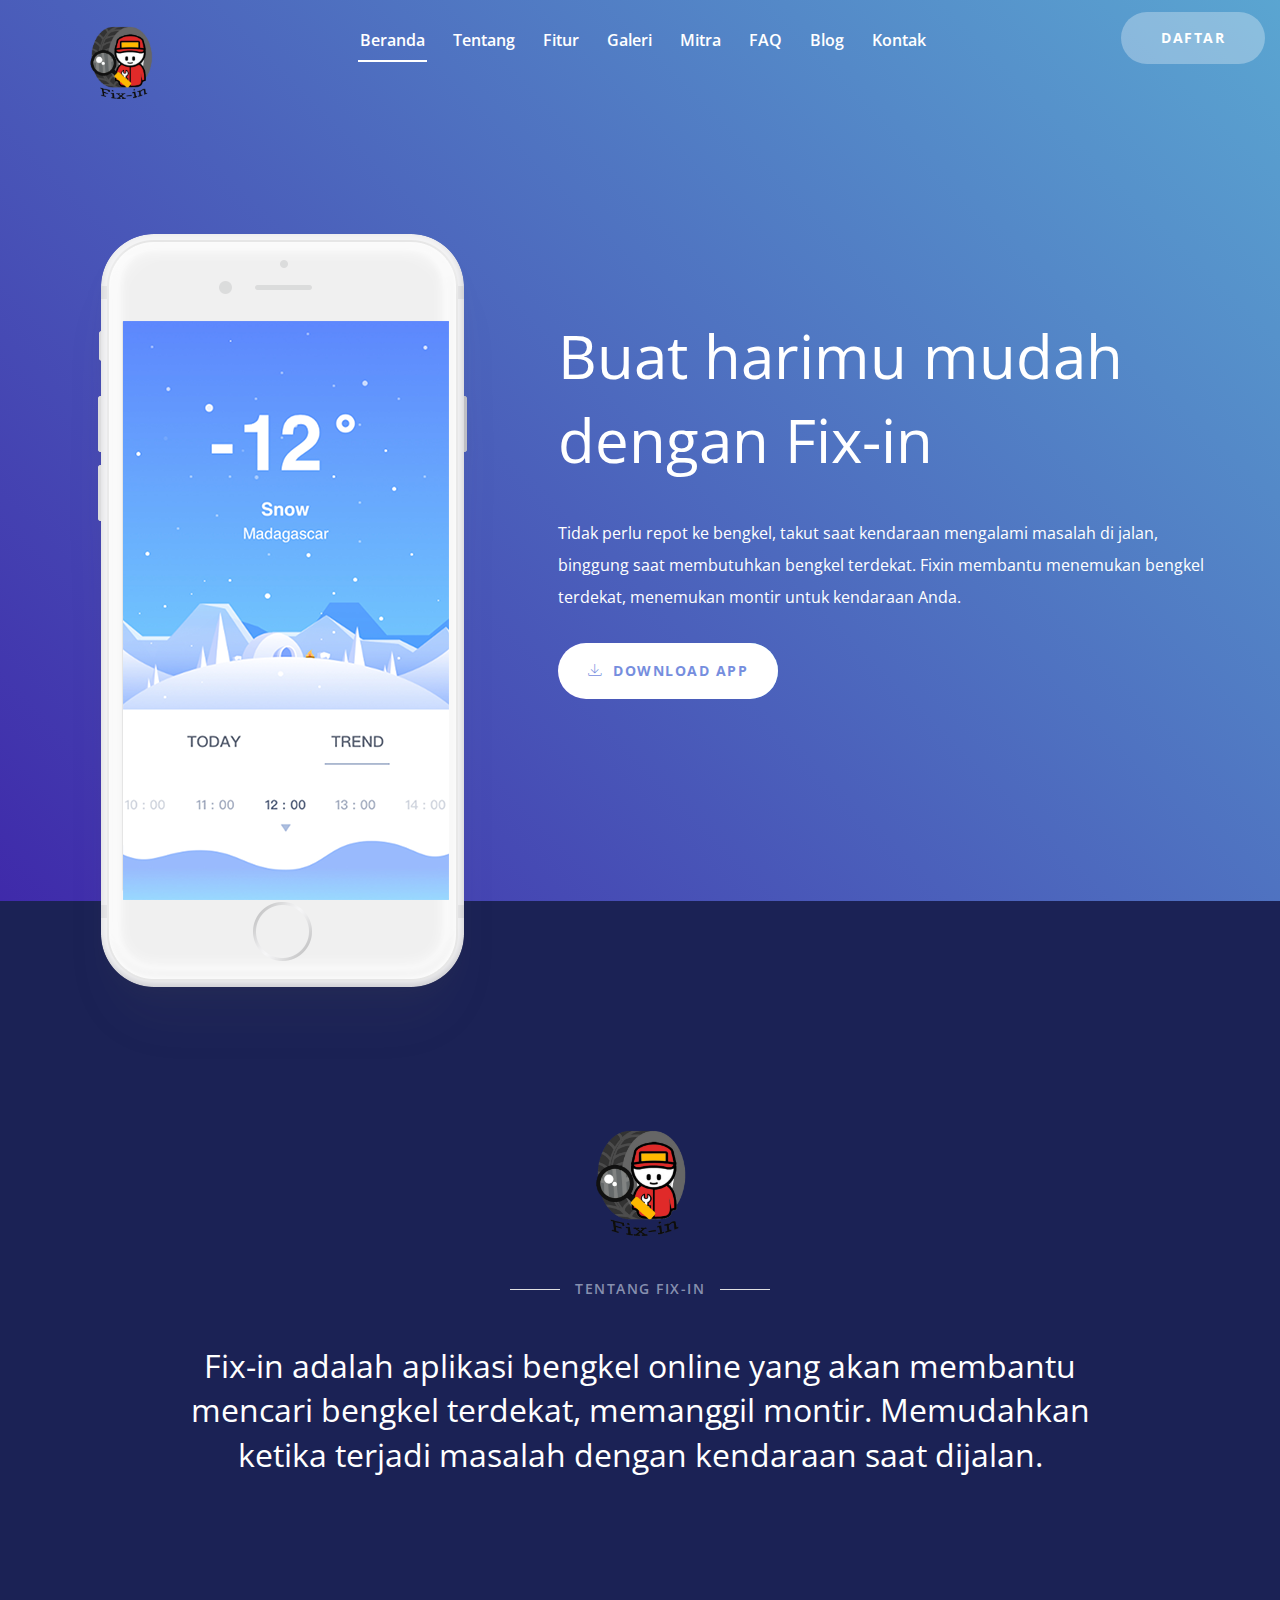
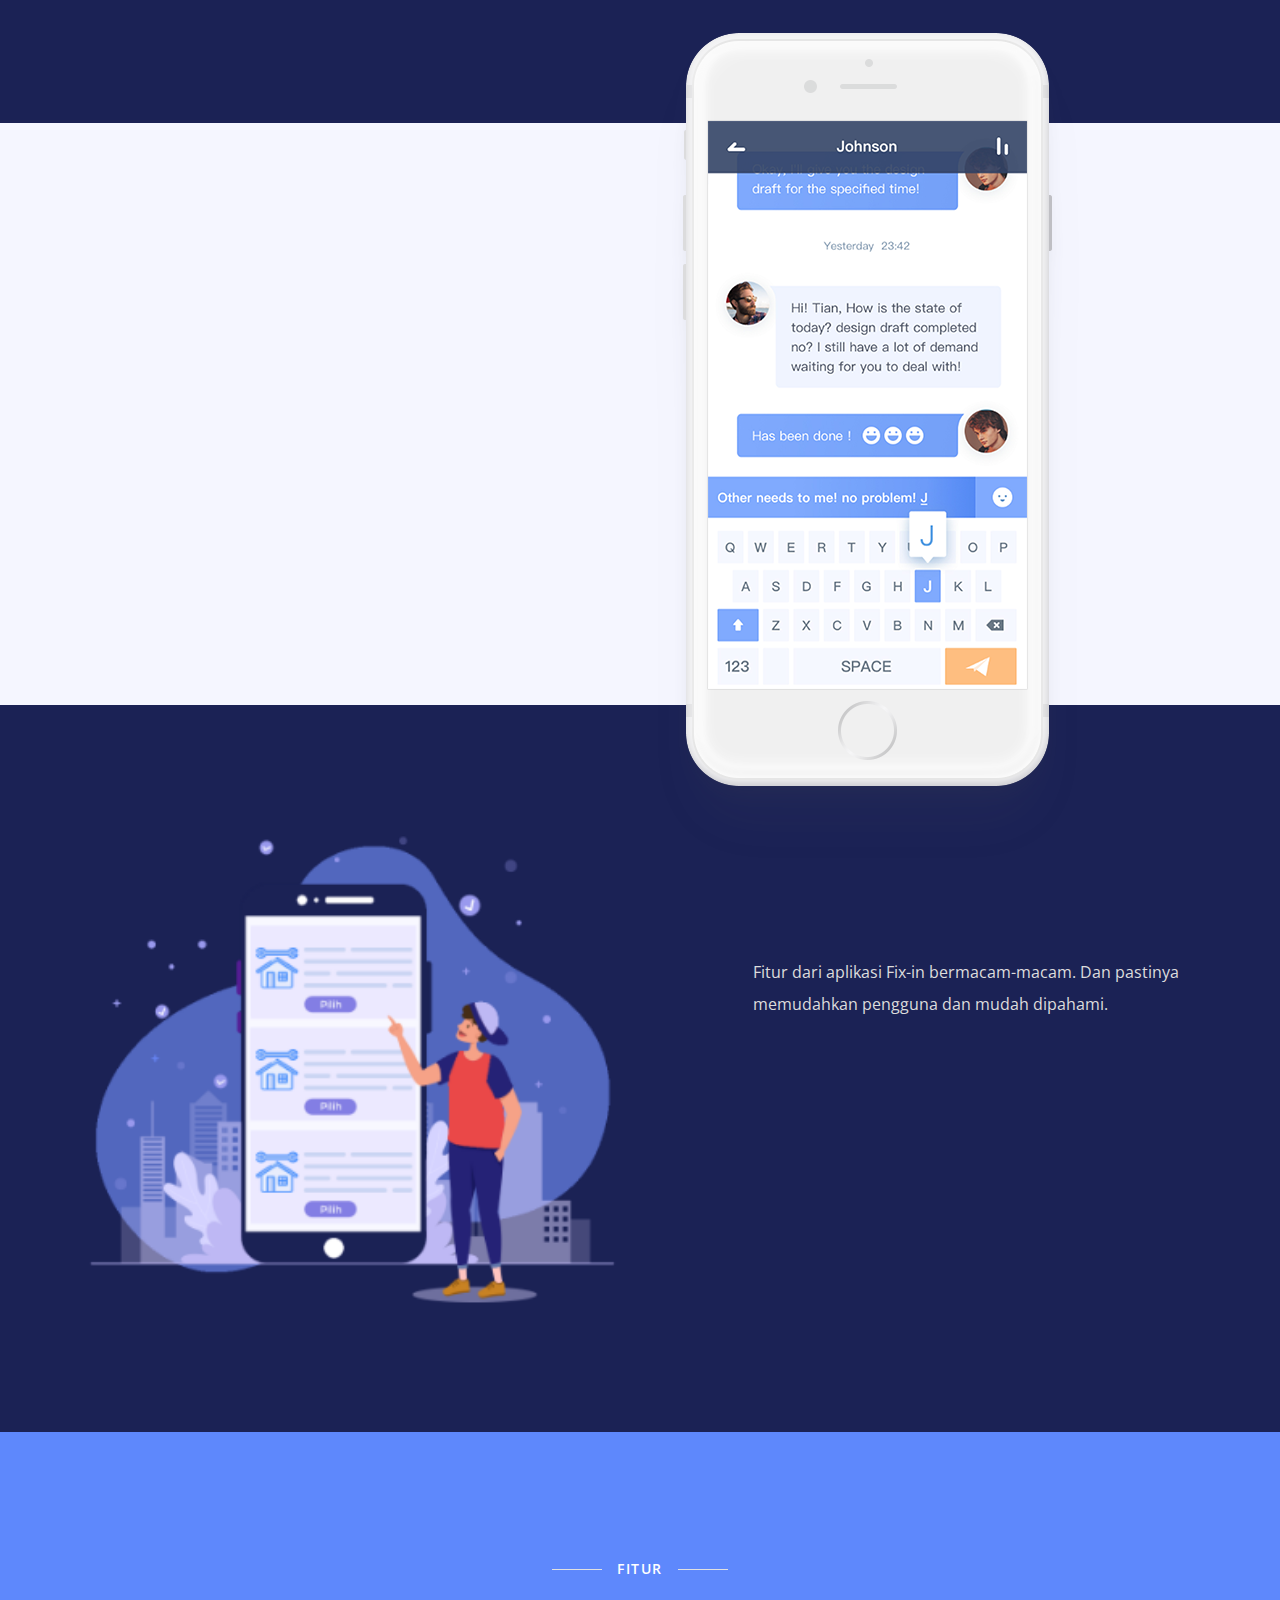
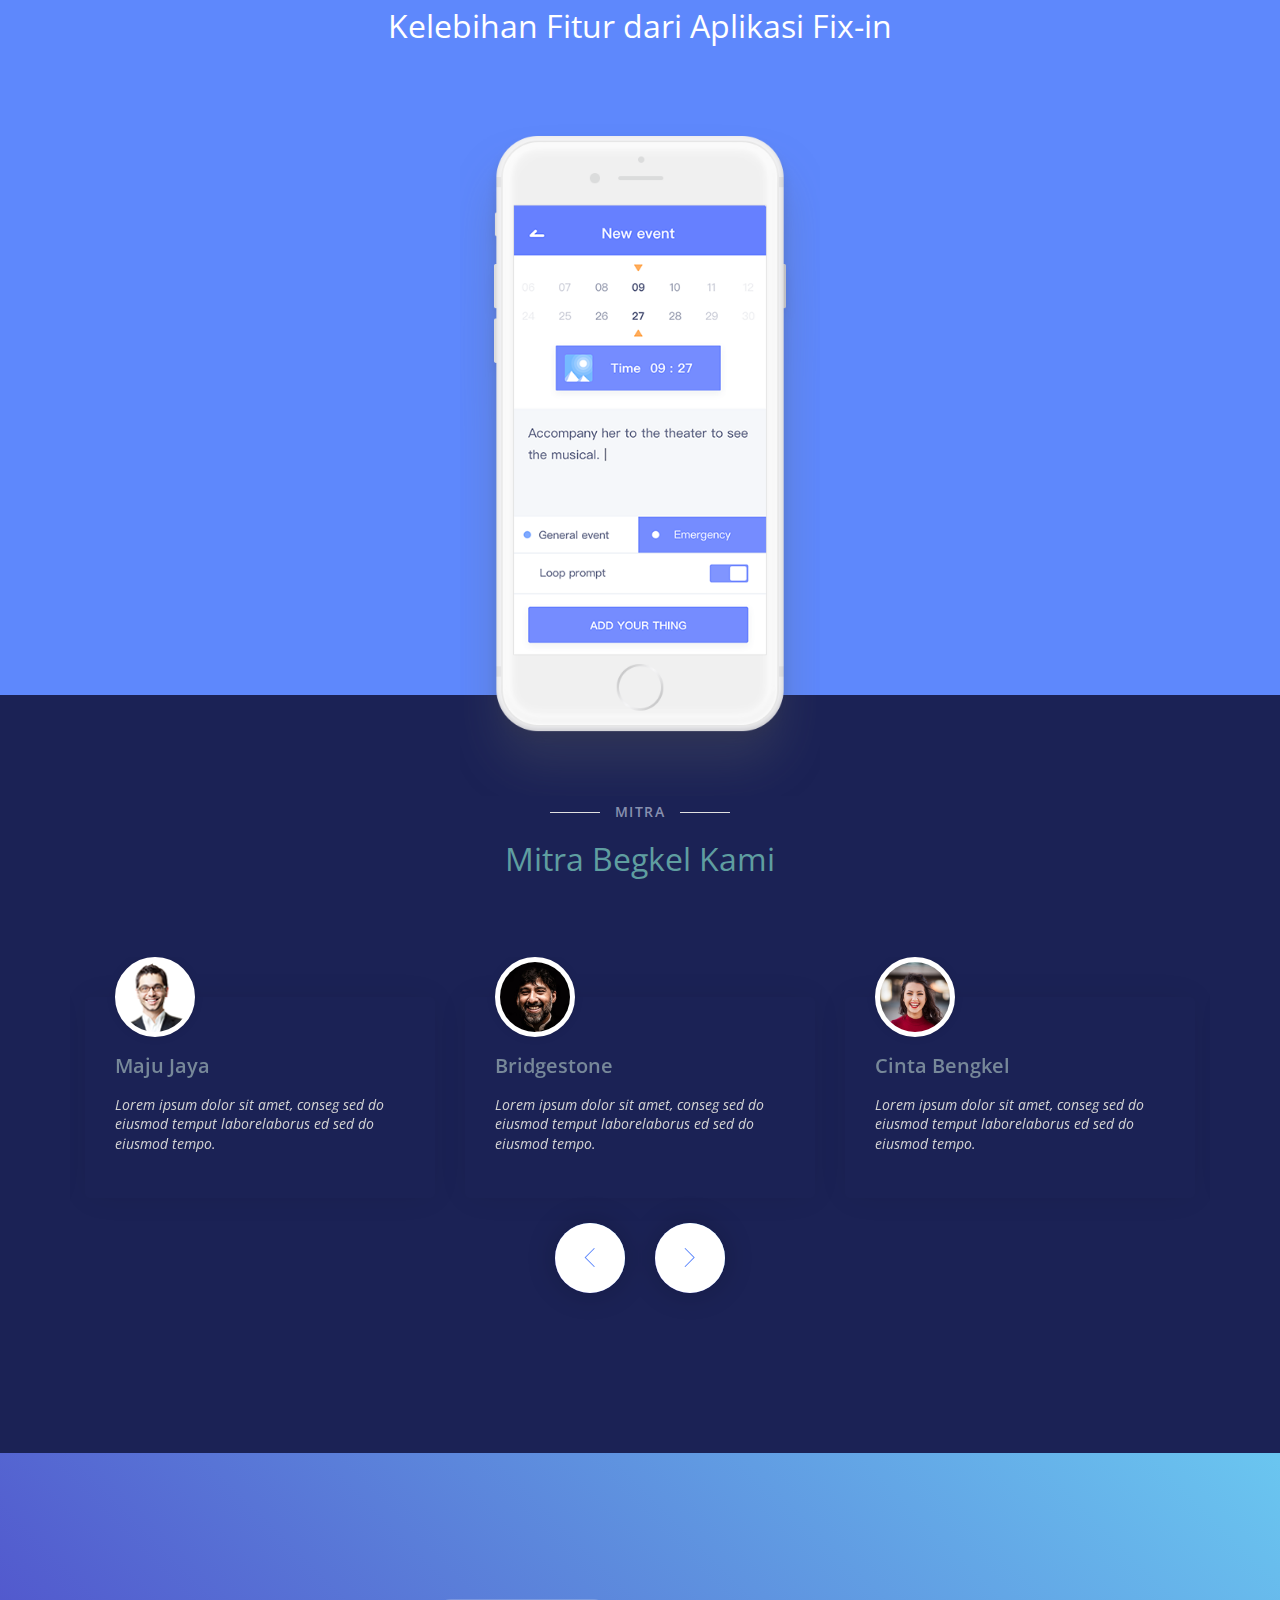
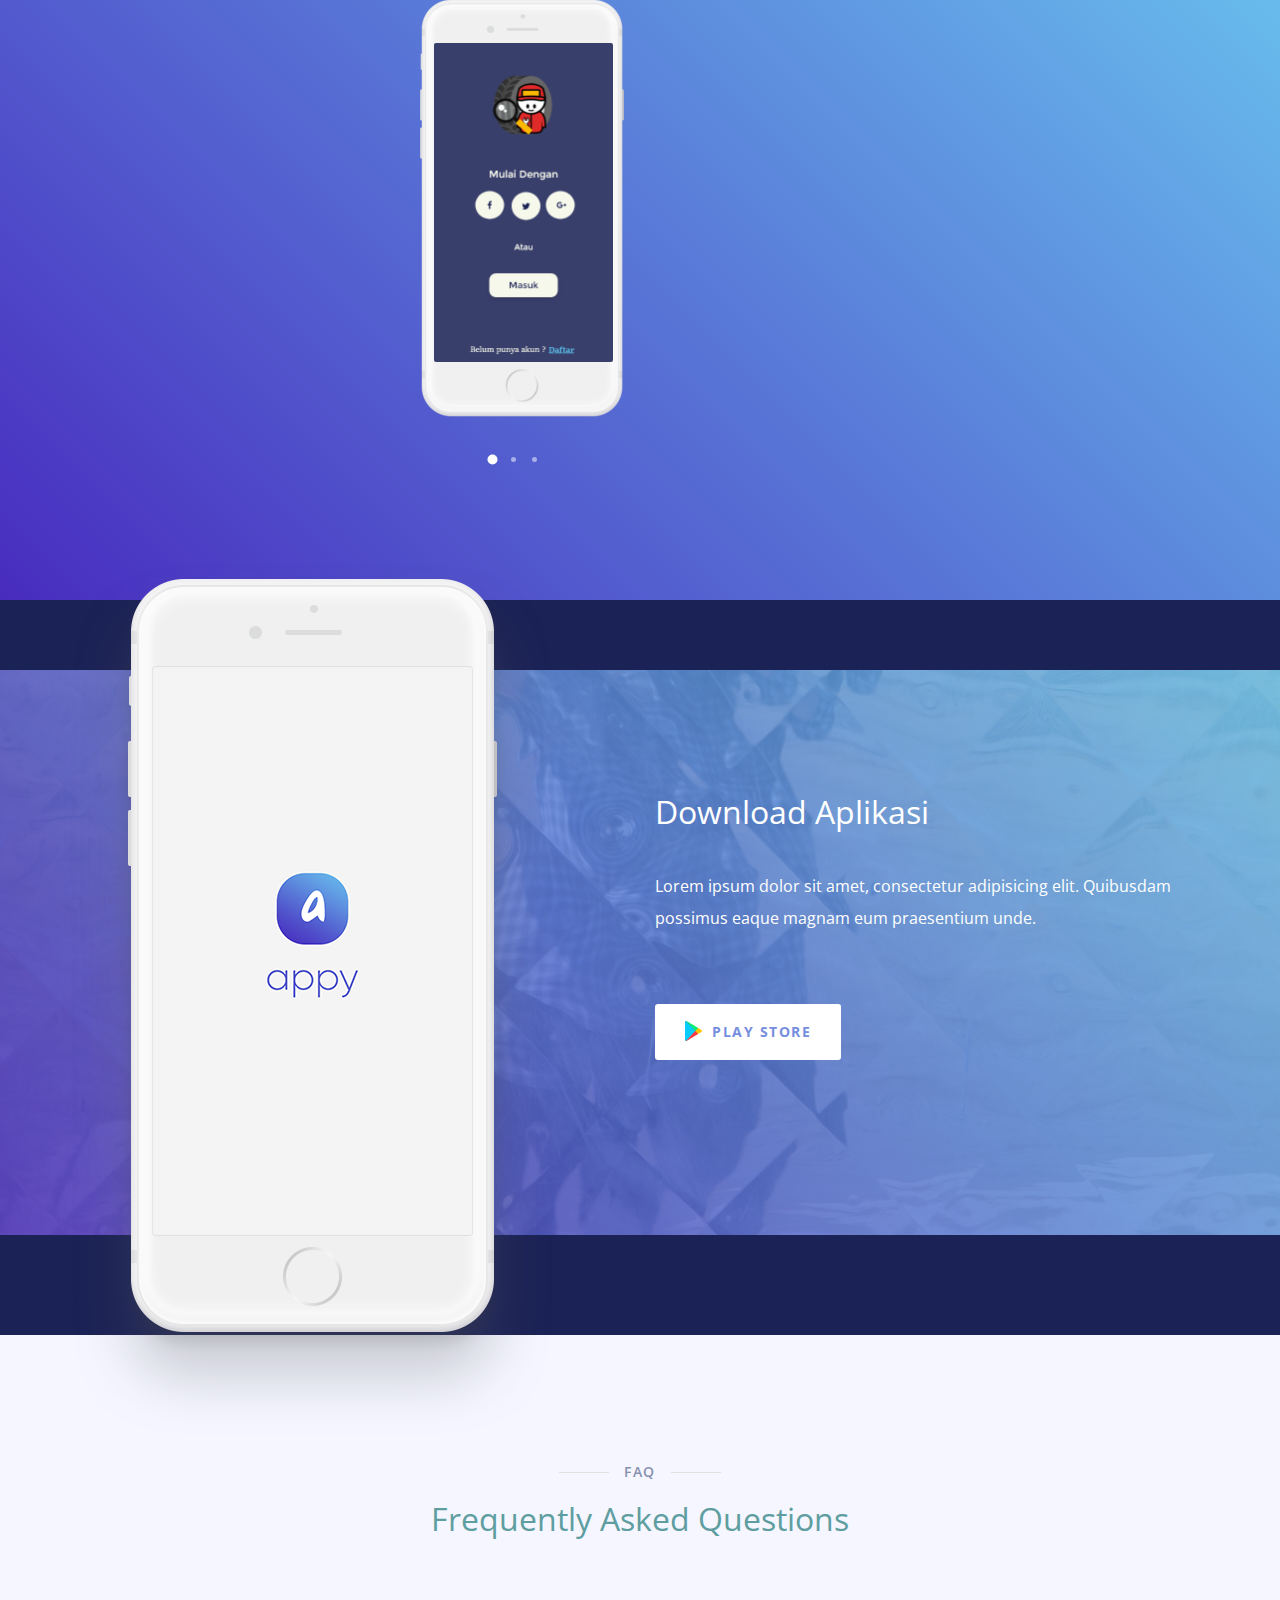
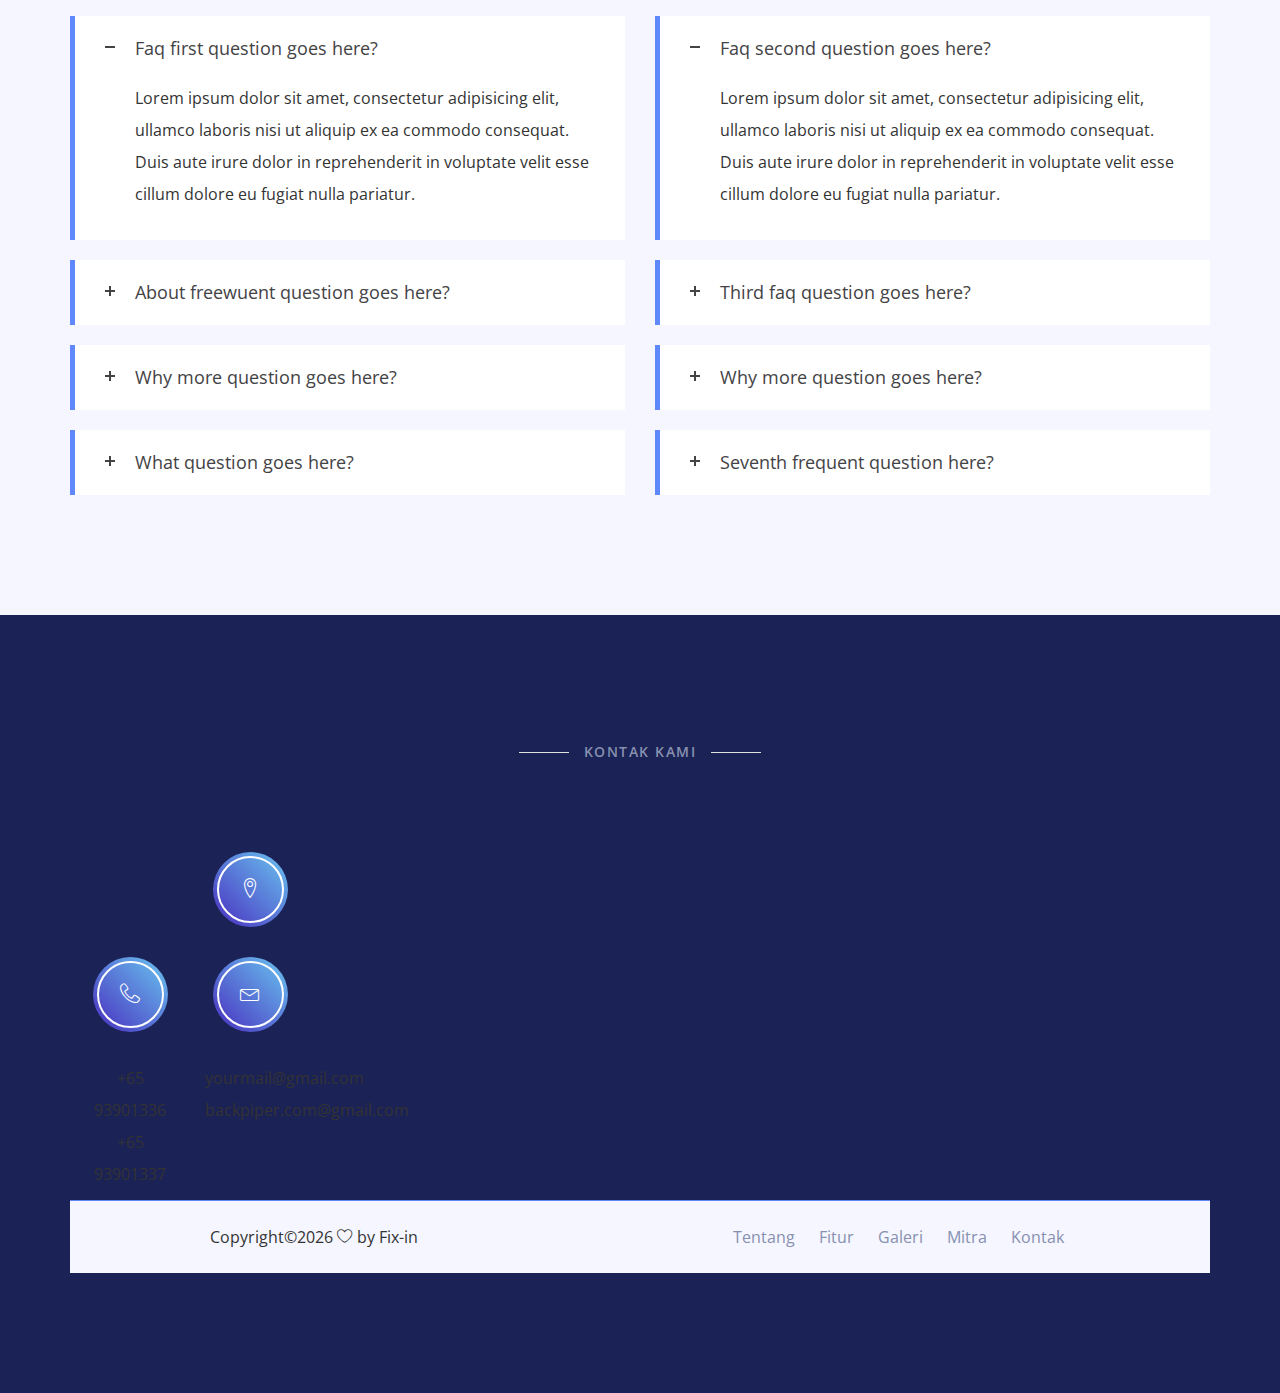
==== appy/index.html @ 155e9051 "first commit" ====
<!doctype html>
<html class="no-js" lang="zxx">

<head>
    <meta charset="utf-8">
    <meta name="author" content="Sumon Rahman">
    <meta name="description" content="">
    <meta name="keywords" content="HTML,CSS,XML,JavaScript">
    <meta http-equiv="x-ua-compatible" content="ie=edge">
    <meta name="viewport" content="width=device-width, initial-scale=1.0">
    <!-- Title -->
    <title>Fixin App</title>
    <!-- Place favicon.ico in the root directory -->
    <link rel="apple-touch-icon" href="images/apple-touch-icon.png">
    <link rel="shortcut icon" type="image/ico" href="images/favicon.ico" />
    <!-- Plugin-CSS -->
    <link rel="stylesheet" href="css/bootstrap.min.css">
    <link rel="stylesheet" href="css/owl.carousel.min.css">
    <link rel="stylesheet" href="css/linearicons.css">
    <link rel="stylesheet" href="css/magnific-popup.css">
    <link rel="stylesheet" href="css/animate.css">
    <!-- Main-Stylesheets -->
    <link rel="stylesheet" href="css/normalize.css">
    <link rel="stylesheet" href="style.css">
    <link rel="stylesheet" href="css/responsive.css">
    <link href="https://fonts.googleapis.com/css?family=Roboto&display=swap" rel="stylesheet">
    <script src="js/vendor/modernizr-2.8.3.min.js"></script>
    <!--[if lt IE 9]>
        <script src="//oss.maxcdn.com/html5shiv/3.7.2/html5shiv.min.js"></script>
        <script src="//oss.maxcdn.com/respond/1.4.2/respond.min.js"></script>
    <![endif]-->
</head>

<body data-spy="scroll" data-target=".mainmenu-area">
    <!-- Preloader-content -->
    <div class="preloader">
        <span><i class="lnr lnr-sun"></i></span>
    </div>
    <!-- MainMenu-Area -->
    <nav class="mainmenu-area" data-spy="fixin" data-offset-top="200">
        <div class="container-fluid">
            <div class="navbar-header">
                <button type="button" class="navbar-toggle" data-toggle="collapse" data-target="#primary_menu">
                    <span class="icon-bar"></span>
                    <span class="icon-bar"></span>
                    <span class="icon-bar"></span>
                </button>
                <a class="navbar-brand" href="#">
                    <img src="images/logoku.png" alt="Logo"></a>
                   
            </div>
            <div class="collapse navbar-collapse" id="primary_menu">
                <ul class="nav navbar-nav mainmenu">
                    <li class="active"><a href="#home_page">Beranda</a></li>
                    <li><a href="#about_page">Tentang</a></li>
                    <li><a href="#features_page">Fitur</a></li>
                    <li><a href="#gallery_page">Galeri</a></li>
                    <li><a href="#price_page">Mitra</a></li>
                    <li><a href="#questions_page">FAQ</a></li>
                    <li><a href="blog.html">Blog</a></li>
                    <li><a href="#contact_page">Kontak</a></li>
                </ul>
                <div class="right-button hidden-xs">
                    <a href="#">Daftar</a>
                </div>
            </div>
        </div>
    </nav>
    <!-- MainMenu-Area-End -->
    <!-- Home-Area -->
    <header class="home-area overlay" id="home_page">
        <div class="container">
            <div class="row">
                <div class="col-xs-12 hidden-sm col-md-5">
                    <figure class="mobile-image wow fadeInUp" data-wow-delay="0.2s">
                        <img src="images/header-mobile.png" alt="">
                    </figure>
                </div>
                <div class="col-xs-12 col-md-7">
                    <div class="space-80 hidden-xs"></div>
                    <h1 class="wow fadeInUp" data-wow-delay="0.4s">Buat harimu mudah dengan Fix-in</h1>
                    <div class="space-20"></div>
                    <div class="desc wow fadeInUp" data-wow-delay="0.6s">
                        <p>Tidak perlu repot ke bengkel, takut saat kendaraan mengalami masalah di jalan, binggung saat membutuhkan bengkel terdekat. Fixin membantu menemukan bengkel terdekat, menemukan montir untuk kendaraan Anda. </p>
                    </div>
                    <div class="space-20"></div>
                    <a href="#" class="bttn-white wow fadeInUp" data-wow-delay="0.8s"><i class="lnr lnr-download"></i>Download App</a>
                </div>
            </div>
        </div>
    </header>
    <!-- Home-Area-End -->
    <!-- About-Area -->
    <section class="section-padding" id="about_page">
        <div class="container">
            <div class="row">
                <div class="col-xs-12 col-md-10 col-md-offset-1">
                    <div class="page-title text-center">
                        <img src="images/logoku.png" alt="About Logo">
                        <div class="space-20"></div>
                        <h5 class="title">Tentang Fix-in</h5>
                        <div class="space-30"></div>
                        <h3 class="white-color">Fix-in adalah aplikasi bengkel online yang akan membantu mencari bengkel terdekat, memanggil montir. Memudahkan ketika terjadi masalah dengan kendaraan saat dijalan. </h3>
                        <div class="space-20"></div>
                    </div>
                </div>
            </div>
        </div>
    </section>
    <!-- About-Area-End -->
    <!-- Progress-Area -->
    <section class="progress-area gray-bg" id="progress_page">
        <div class="container">
            <div class="row">
                <div class="col-xs-12 col-md-6">
                    <div class="page-title section-padding">
                        <h5 class="title wow fadeInUp" data-wow-delay="0.2s">Progres Kita</h5>
                        <div class="space-10"></div>
                        <h3 class="dark-color wow fadeInUp" data-wow-delay="0.4s">Aplikasi Fix-in</h3>
                        <div class="space-20"></div>
                        <div class="desc wow fadeInUp" data-wow-delay="0.6s">
                            <p>Aplikasi Fix-in bekerjasama dengan beberapa mitra bengkel. Mulai dari bengkel motor hingga bengkel mobil. Aplikasi ini juga menyesuaikan dengan jenis kendaraan sehingga aman.</p>
                        </div>
                        <div class="space-50"></div>
                        
                    </div>
                </div>
                <div class="col-xs-12 col-md-6">
                    <figure class="mobile-image">
                        <img src="images/progress-phone.png" alt="">
                    </figure>
                </div>
            </div>
        </div>
    </section>
    <!-- Progress-Area-End -->
    <!-- Video-Area -->
    <section class="video-area section-padding">
        <div class="container">
            <div class="row">
                <div class="col-xs-12 col-md-6">
                    <div class="video-photo">
                        <img src="images/gambar1.png" alt="">

                    </div>
                </div>
                <div class="col-xs-12 col-md-5 col-md-offset-1">
                    <div class="space-60 hidden visible-xs"></div>
                    <div class="page-title">
                        <h5 class="title wow fadeInUp" data-wow-delay="0.2s">FITUR</h5>
                        <div class="space-10"></div>
                        <h3 class="dark-color wow fadeInUp" data-wow-delay="0.4s">Aplikasi Fix-in</h3>
                        <div class="space-20"></div>
                        <div class="colorp" data-wow-delay="0.6s">
                            <p>Fitur dari aplikasi Fix-in bermacam-macam. Dan pastinya memudahkan pengguna dan mudah dipahami.</p>
                        </div>
                        <div class="space-50"></div>
                        
                    </div>
                </div>
            </div>
        </div>
    </section>
    <!-- Video-Area-End -->
    <!-- Feature-Area -->
    <section class="feature-area section-padding-top" id="features_page">
        <div class="container">
            <div class="row">
                <div class="col-xs-12 col-sm-8 col-sm-offset-2">
                    <div class="page-title text-center">
                        <h5 class="title">Fitur</h5>
                        <div class="space-10"></div>
                        <h3>Kelebihan Fitur dari Aplikasi Fix-in</h3>
                        <div class="space-60"></div>
                    </div>
                </div>
            </div>
            <div class="row">
                <div class="col-xs-12 col-sm-6 col-md-4">
                    <div class="service-box wow fadeInUp" data-wow-delay="0.2s">
                        <div class="box-icon">
                            <i class="lnr lnr-rocket"></i>
                        </div>
                        <h4>Mudah dipahami</h4>
                        <p>Fix-in memiliki fitur yang mudah dipahami</p>
                    </div>
                    <div class="space-60"></div>
                    <div class="service-box wow fadeInUp" data-wow-delay="0.4s">
                        <div class="box-icon">
                            <i class="lnr lnr-paperclip"></i>
                        </div>
                        <h4>Menarik</h4>
                        <p>Aplikasi Fix-in memiliki fitur yang menarik</p>
                    </div>
                    <div class="space-60"></div>
                    <div class="service-box wow fadeInUp" data-wow-delay="0.6s">
                        <div class="box-icon">
                            <i class="lnr lnr-cloud-download"></i>
                        </div>
                        <h4>Lengkap</h4>
                        <p>Fitu-fitur dari Aplikasi Fix-in ini lengkap sehingga memudahkan pengguna menemukan kendala dari kendaraannya</p>
                    </div>
                    <div class="space-60"></div>
                </div>
                <div class="hidden-xs hidden-sm col-md-4">
                    <figure class="mobile-image">
                        <img src="images/feature-image.png" alt="Feature Photo">
                    </figure>
                </div>
                <div class="col-xs-12 col-sm-6 col-md-4">
                    <div class="service-box wow fadeInUp" data-wow-delay="0.2s">
                        <div class="box-icon">
                            <i class="lnr lnr-clock"></i>
                        </div>
                        <h4>Pengingat yang Mudah</h4>
                        <p>Aplikasi ini juga dilengkapi dengan pengingat atau reminder, agar pemilik kendaraan mengingat kapan harus menservis kendaraannya</p>
                    </div>
                    <div class="space-60"></div>
                    <div class="service-box wow fadeInUp" data-wow-delay="0.4s">
                        <div class="box-icon">
                            <i class="lnr lnr-laptop-phone"></i>
                        </div>
                        <h4>Responif</h4>
                        <p>Fitur-fitur ini responsif, bisa digunakan di handphone ataupun laptop</p>
                    </div>
                    <div class="space-60"></div>
                   
                </div>
            </div>
        </div>
    </section>
    <!-- Feature-Area-End -->
    <!-- Testimonial-Area -->
    <section class="testimonial-area" id="testimonial_page">
        <div class="container">
            <div class="row">
                <div class="col-xs-12">
                    <div class="page-title text-center">
                        <h5 class="title">MITRA</h5>
                        <h3 class="dark-color"> Mitra Begkel Kami </h3>
                        <div class="space-60"></div>
                    </div>
                </div>
            </div>
            <div class="row">
                <div class="col-xs-12">
                    <div class="team-slide">
                        <div class="team-box">
                            <div class="team-image">
                                <img src="images/team-1.png" alt="">
                            </div>
                            <h4>Maju Jaya</h4>
                            <h6 class="position">
                                <p>Lorem ipsum dolor sit amet, conseg sed do eiusmod temput laborelaborus ed sed do eiusmod tempo.</p>
                            </h6>
                        </div>
                        <div class="team-box">
                            <div class="team-image">
                                <img src="images/team-2.jpg" alt="">
                            </div>
                            <h4>Bridgestone</h4>
                            <h6 class="position"> <p>Lorem ipsum dolor sit amet, conseg sed do eiusmod temput laborelaborus ed sed do eiusmod tempo.</p></h6>
                           
                        </div>
                        <div class="team-box">
                            <div class="team-image">
                                <img src="images/team-3.jpg" alt="">
                            </div>
                            <h4>Cinta Bengkel</h4>
                            <h6 class="position"><p>Lorem ipsum dolor sit amet, conseg sed do eiusmod temput laborelaborus ed sed do eiusmod tempo.</p></h6>
                            
                        </div>
                        <div class="team-box">
                            <div class="team-image">
                                <img src="images/team-1.png" alt="">
                            </div>
                            <h4>Makmur Tok Wes</h4>
                            <h6 class="position"><p>Lorem ipsum dolor sit amet, conseg sed do eiusmod temput laborelaborus ed sed do eiusmod tempo.</p></h6>
                            
                        </div>
                        </div>
                    </div>
                </div>
            </div>
        </div>
    </section>
    <!-- Testimonial-Area-End -->
    <!-- Gallery-Area -->
    <section class="gallery-area section-padding" id="gallery_page">
        <div class="container-fluid">
            <div class="row">
                <div class="col-xs-12 col-sm-6 gallery-slider">
                    <div class="gallery-slide">
                        <div class="item"><img src="images/Awal1.png" alt=""></div>
                        <div class="item"><img src="images/Awal2.png" alt=""></div>
                        <div class="item"><img src="images/Awal3.png" alt=""></div>
                        <div class="item"><img src="images/Awal4.png" alt=""></div>
                        <div class="item"><img src="images/Awal5.png" alt=""></div>
                        <div class="item"><img src="images/Awal6.png" alt=""></div>
                        <div class="item"><img src="images/Awal7.png" alt=""></div>
                       
                    </div>
                </div>
                <div class="col-xs-12 col-sm-5 col-lg-3">
                    <div class="page-title">
                        <h5 class="white-color title wow fadeInUp" data-wow-delay="0.2s">Galeri</h5>
                        <div class="space-10"></div>
                        <h3 class="white-color wow fadeInUp" data-wow-delay="0.4s">Tampilan Fix-in</h3>
                    </div>
                    <div class="space-20"></div>
                    <div class="desc wow fadeInUp" data-wow-delay="0.6s">
                        <p>Tampilan Aplikasi Fix-in yang menarik dan memiliki banyak fitur. Fix-in juga memiliki banyak fungsi</p>
                    </div>
                </div>
            </div>
        </div>
    </section>
    <!-- Gallery-Area-End -->
    <!-- How-To-Use -->
    <!-- <section class="section-padding">
        <div class="container">
            <div class="row">
                <div class="col-xs-12 col-sm-6">
                    <div class="page-title">
                        <h5 class="title wow fadeInUp" data-wow-delay="0.2s">Fitur </h5>
                        <div class="space-10"></div>
                        <h3 class="dark-color wow fadeInUp" data-wow-delay="0.4s">Aour Approach of Design is Prety Simple and Clear</h3>
                    </div>
                    <div class="space-20"></div>
                    <div class="desc wow fadeInUp" data-wow-delay="0.6s">
                        <p>Lorem ipsum dolor sit amet, consectetur adipiing elit, sed do eiusmod tempor incididunt ut labore et laborused sed do eiusmod tempor incididunt ut labore et laborused.</p>
                    </div>
                    <div class="space-50"></div>
                    <a href="#" class="bttn-default wow fadeInUp" data-wow-delay="0.8s">Learn More</a>
                </div>
                <div class="col-xs-12 col-sm-6 col-md-5 col-md-offset-1">
                    <div class="space-60 hidden visible-xs"></div>
                    <div class="service-box wow fadeInUp" data-wow-delay="0.2s">
                        <div class="box-icon">
                            <i class="lnr lnr-clock"></i>
                        </div>
                        <h4>Easy Notifications</h4>
                        <p>Lorem ipsum dolor sit amet, consectetur adipisicing elit, sed do eiusmod tempor.</p>
                    </div>
                    <div class="space-50"></div>
                    <div class="service-box wow fadeInUp" data-wow-delay="0.2s">
                        <div class="box-icon">
                            <i class="lnr lnr-laptop-phone"></i>
                        </div>
                        <h4>Fully Responsive</h4>
                        <p>Lorem ipsum dolor sit amet, consectetur adipisicing elit, sed do eiusmod tempor.</p>
                    </div>
                    <div class="space-50"></div>
                    <div class="service-box wow fadeInUp" data-wow-delay="0.2s">
                        <div class="box-icon">
                            <i class="lnr lnr-cog"></i>
                        </div>
                        <h4>Editable Layout</h4>
                        <p>Lorem ipsum dolor sit amet, consectetur adipisicing elit, sed do eiusmod tempor.</p>
                    </div>
                </div>
            </div>
        </div>
    </section> -->
    <!-- How-To-Use-End -->
    <!-- Download-Area -->
    <div class="download-area overlay">
        <div class="container">
            <div class="row">
                <div class="col-xs-12 col-sm-6 hidden-sm">
                    <figure class="mobile-image">
                        <img src="images/download-image.png" alt="">
                    </figure>
                </div>
                <div class="col-xs-12 col-md-6 section-padding">
                    <h3 class="white-color">Download Aplikasi</h3>
                    <div class="space-20"></div>
                    <p>Lorem ipsum dolor sit amet, consectetur adipisicing elit. Quibusdam possimus eaque magnam eum praesentium unde.</p>
                    <div class="space-60"></div>
                    <a href="#" class="bttn-white sq"><img src="images/play-store-icon.png" alt="Play Store Icon"> Play Store</a>
                </div>
            </div>
        </div>
    </div>
    <!-- Download-Area-End -->
    <!--Price-Area -->
    <!-- <section class="section-padding price-area" id="price_page">
        <div class="container">
            <div class="row">
                <div class="col-xs-12">
                    <div class="page-title text-center">
                        <h5 class="title">Pricing Plan</h5>
                        <h3 class="dark-color">Our Awesome Pricing Plan</h3>
                        <div class="space-60"></div>
                    </div>
                </div>
            </div>
            <div class="row">
                <div class="col-xs-12 col-sm-4">
                    <div class="price-box">
                        <div class="price-header">
                            <div class="price-icon">
                                <span class="lnr lnr-rocket"></span>
                            </div>
                            <h4 class="upper">Free</h4>
                        </div>
                        <div class="price-body">
                            <ul>
                                <li>Easy Installations</li>
                                <li>Unlimited support</li>
                                <li>Uniqe Elements</li>
                            </ul>
                        </div>
                        <div class="price-rate">
                            <sup>&#36;</sup> <span class="rate">0</span> <small>/Month</small>
                        </div>
                        <div class="price-footer">
                            <a href="#" class="bttn-white">Purchase</a>
                        </div>
                    </div>
                    <div class="space-30 hidden visible-xs"></div>
                </div>
                <div class="col-xs-12 col-sm-4">
                    <div class="price-box">
                        <div class="price-header">
                            <div class="price-icon">
                                <span class="lnr lnr-diamond"></span>
                            </div>
                            <h4 class="upper">Medium</h4>
                        </div>
                        <div class="price-body">
                            <ul>
                                <li>Easy Installations</li>
                                <li>Unlimited support</li>
                                <li>Free Forever</li>
                            </ul>
                        </div>
                        <div class="price-rate">
                            <sup>&#36;</sup> <span class="rate">49</span> <small>/Month</small>
                        </div>
                        <div class="price-footer">
                            <a href="#" class="bttn-white">Purchase</a>
                        </div>
                    </div>
                    <div class="space-30 hidden visible-xs"></div>
                </div>
                <div class="col-xs-12 col-sm-4">
                    <div class="price-box">
                        <div class="price-header">
                            <div class="price-icon">
                                <span class="lnr lnr-pie-chart"></span>
                            </div>
                            <h4 class="upper">Business</h4>
                        </div>
                        <div class="price-body">
                            <ul>
                                <li>Easy Installations</li>
                                <li>Unlimited support</li>
                                <li>Free Forever</li>
                            </ul>
                        </div>
                        <div class="price-rate">
                            <sup>&#36;</sup> <span class="rate">99</span> <small>/Month</small>
                        </div>
                        <div class="price-footer">
                            <a href="#" class="bttn-white">Purchase</a>
                        </div>
                    </div>
                </div>
            </div>
        </div>
    </section> -->
    <!--Price-Area-End -->
    <!--Questions-Area -->
    <section id="questions_page" class="questions-area section-padding">
        <div class="container">
            <div class="row">
                <div class="col-xs-12">
                    <div class="page-title text-center">
                        <h5 class="title">FAQ</h5>
                        <h3 class="dark-color">Frequently Asked Questions</h3>
                        <div class="space-60"></div>
                    </div>
                </div>
            </div>
            <div class="row">
                <div class="col-xs-12 col-sm-6">
                    <div class="toggole-boxs">
                        <h3>Faq first question goes here? </h3>
                        <div>
                            <p>Lorem ipsum dolor sit amet, consectetur adipisicing elit, ullamco laboris nisi ut aliquip ex ea commodo consequat. Duis aute irure dolor in reprehenderit in voluptate velit esse cillum dolore eu fugiat nulla pariatur.</p>
                        </div>
                        <h3>About freewuent question goes here? </h3>
                        <div>
                            <p>Lorem ipsum dolor sit amet, consectetur adipisicing elit, ullamco laboris nisi ut aliquip ex ea commodo consequat. Duis aute irure dolor in reprehenderit in voluptate velit esse cillum dolore eu fugiat nulla pariatur.</p>
                        </div>
                        <h3>Why more question goes here? </h3>
                        <div>
                            <p>Lorem ipsum dolor sit amet, consectetur adipisicing elit, ullamco laboris nisi ut aliquip ex ea commodo consequat. Duis aute irure dolor in reprehenderit in voluptate velit esse cillum dolore eu fugiat nulla pariatur.</p>
                        </div>
                        <h3>What question goes here? </h3>
                        <div>
                            <p>Lorem ipsum dolor sit amet, consectetur adipisicing elit, ullamco laboris nisi ut aliquip ex ea commodo consequat. Duis aute irure dolor in reprehenderit in voluptate velit esse cillum dolore eu fugiat nulla pariatur.</p>
                        </div>
                    </div>
                </div>
                <div class="col-xs-12 col-sm-6">
                    <div class="space-20 hidden visible-xs"></div>
                    <div class="toggole-boxs">
                        <h3>Faq second question goes here? </h3>
                        <div>
                            <p>Lorem ipsum dolor sit amet, consectetur adipisicing elit, ullamco laboris nisi ut aliquip ex ea commodo consequat. Duis aute irure dolor in reprehenderit in voluptate velit esse cillum dolore eu fugiat nulla pariatur.</p>
                        </div>
                        <h3>Third faq question goes here? </h3>
                        <div>
                            <p>Lorem ipsum dolor sit amet, consectetur adipisicing elit, ullamco laboris nisi ut aliquip ex ea commodo consequat. Duis aute irure dolor in reprehenderit in voluptate velit esse cillum dolore eu fugiat nulla pariatur.</p>
                        </div>
                        <h3>Why more question goes here? </h3>
                        <div>
                            <p>Lorem ipsum dolor sit amet, consectetur adipisicing elit, ullamco laboris nisi ut aliquip ex ea commodo consequat. Duis aute irure dolor in reprehenderit in voluptate velit esse cillum dolore eu fugiat nulla pariatur.</p>
                        </div>
                        <h3>Seventh frequent question here? </h3>
                        <div>
                            <p>Lorem ipsum dolor sit amet, consectetur adipisicing elit, ullamco laboris nisi ut aliquip ex ea commodo consequat. Duis aute irure dolor in reprehenderit in voluptate velit esse cillum dolore eu fugiat nulla pariatur.</p>
                        </div>
                    </div>
                </div>
            </div>
        </div>
    </section>
    <!--Questions-Area-End -->
    <!-- Subscribe-Form -->
    <!-- <div class="subscribe-area section-padding">
        <div class="container">
            <div class="row">
                <div class="col-xs-12 col-sm-8 col-sm-offset-2">
                    <div class="subscribe-form text-center">
                        <h3 class="blue-color">Download dan lihat fitur kami yang lain</h3>
                        <div class="space-20"></div>
                        <form id="mc-form">
                            <input type="email" class="control" placeholder="Enter your email" required="required" id="mc-email">
                            <button class="bttn-white active" type="submit"><span class="lnr lnr-location"></span> Subscribe</button>
                            <label class="mt10" for="mc-email"></label>
                        </form>
                    </div>
                </div>
            </div>
        </div>
    </div> -->
    <!-- Subscribe-Form-Area -->
    <!-- Footer-Area -->
    <footer class="footer-area" id="contact_page">
        <div class="section-padding">
            <div class="container">
                <div class="row">
                    <div class="col-xs-12">
                        <div class="page-title text-center">
                            <h5 class="title">Kontak Kami</h5>
                            <h3 class="dark-color"></h3>
                            <div class="space-60"></div>
                        </div>
                    </div>
                </div>
                <div class="row">
                    <div class="col-xs-12 col-sm-4">
                        <div class="footer-box">
                            <div class="box-icon">
                                <span class="lnr lnr-map-marker"></span>
                            <!-- </div>
                            <p>8-54 Paya Lebar Square <br /> 60 Paya Lebar Roa SG, Singapore</p>
                        </div> -->
                        <div class="space-30 hidden visible-xs"></div>
                    </div>
                    <div class="col-xs-12 col-sm-4">
                        <div class="footer-box">
                            <div class="box-icon">
                                <span class="lnr lnr-phone-handset"></span>
                            </div>
                            <p>+65 93901336 <br /> +65 93901337</p>
                        </div>
                        <div class="space-30 hidden visible-xs"></div>
                    </div>
                    <div class="col-xs-12 col-sm-4">
                        <div class="footer-box">
                            <div class="box-icon">
                                <span class="lnr lnr-envelope"></span>
                            </div>
                            <p>yourmail@gmail.com <br /> backpiper.com@gmail.com
                            </p>
                        </div>
                    </div>
                </div>
            </div>
        </div>
        <!-- Footer-Bootom -->
        <div class="footer-bottom">
            <div class="container">
                <div class="row">
                    <div class="col-xs-12 col-md-5">
                        <!-- Link back to Colorlib can't be removed. Template is licensed under CC BY 3.0. -->
            <span>Copyright&copy;<script>document.write(new Date().getFullYear());</script> <i class="lnr lnr-heart" aria-hidden="true"></i> by <a href="https://colorlib.com" target="_blank">Fix-in</a></span>
            <!-- Link back to Colorlib can't be removed. Template is licensed under CC BY 3.0. -->
                        <div class="space-30 hidden visible-xs"></div>
                    </div>
                    <div class="col-xs-12 col-md-7">
                        <div class="footer-menu">
                            <ul>
                                <li><a href="#">Tentang</a></li>
                                <li><a href="#">Fitur</a></li>
                                <li><a href="#">Galeri</a></li>
                                <li><a href="#">Mitra</a></li>
                                <li><a href="#">Kontak</a></li>
                            </ul>
                        </div>
                    </div>
                </div>
            </div>
        </div>
        <!-- Footer-Bootom-End -->
    </footer>
    <!-- Footer-Area-End -->
    <!--Vendor-JS-->
    <script src="js/vendor/jquery-1.12.4.min.js"></script>
    <script src="js/vendor/jquery-ui.js"></script>
    <script src="js/vendor/bootstrap.min.js"></script>
    <!--Plugin-JS-->
    <script src="js/owl.carousel.min.js"></script>
    <script src="js/contact-form.js"></script>
    <script src="js/ajaxchimp.js"></script>
    <script src="js/scrollUp.min.js"></script>
    <script src="js/magnific-popup.min.js"></script>
    <script src="js/wow.min.js"></script>
    <!--Main-active-JS-->
    <script src="js/main.js"></script>
</body>

</html>
---- appy/css/linearicons.css ----
@font-face {
	font-family: 'Linearicons-Free';
	src:url('../fonts/Linearicons-Free.eot?w118d');
	src:url('../fonts/Linearicons-Free.eot?#iefixw118d') format('embedded-opentype'),
		url('../fonts/Linearicons-Free.woff2?w118d') format('woff2'),
		url('../fonts/Linearicons-Free.woff?w118d') format('woff'),
		url('../fonts/Linearicons-Free.ttf?w118d') format('truetype'),
		url('../fonts/Linearicons-Free.svg?w118d#Linearicons-Free') format('svg');
	font-weight: normal;
	font-style: normal;
}

.lnr {
	font-family: 'Linearicons-Free';
	speak: none;
	font-style: normal;
	font-weight: normal;
	font-variant: normal;
	text-transform: none;
	line-height: 1;

	/* Better Font Rendering =========== */
	-webkit-font-smoothing: antialiased;
	-moz-osx-font-smoothing: grayscale;
}

.lnr-home:before {
	content: "\e800";
}
.lnr-apartment:before {
	content: "\e801";
}
.lnr-pencil:before {
	content: "\e802";
}
.lnr-magic-wand:before {
	content: "\e803";
}
.lnr-drop:before {
	content: "\e804";
}
.lnr-lighter:before {
	content: "\e805";
}
.lnr-poop:before {
	content: "\e806";
}
.lnr-sun:before {
	content: "\e807";
}
.lnr-moon:before {
	content: "\e808";
}
.lnr-cloud:before {
	content: "\e809";
}
.lnr-cloud-upload:before {
	content: "\e80a";
}
.lnr-cloud-download:before {
	content: "\e80b";
}
.lnr-cloud-sync:before {
	content: "\e80c";
}
.lnr-cloud-check:before {
	content: "\e80d";
}
.lnr-database:before {
	content: "\e80e";
}
.lnr-lock:before {
	content: "\e80f";
}
.lnr-cog:before {
	content: "\e810";
}
.lnr-trash:before {
	content: "\e811";
}
.lnr-dice:before {
	content: "\e812";
}
.lnr-heart:before {
	content: "\e813";
}
.lnr-star:before {
	content: "\e814";
}
.lnr-star-half:before {
	content: "\e815";
}
.lnr-star-empty:before {
	content: "\e816";
}
.lnr-flag:before {
	content: "\e817";
}
.lnr-envelope:before {
	content: "\e818";
}
.lnr-paperclip:before {
	content: "\e819";
}
.lnr-inbox:before {
	content: "\e81a";
}
.lnr-eye:before {
	content: "\e81b";
}
.lnr-printer:before {
	content: "\e81c";
}
.lnr-file-empty:before {
	content: "\e81d";
}
.lnr-file-add:before {
	content: "\e81e";
}
.lnr-enter:before {
	content: "\e81f";
}
.lnr-exit:before {
	content: "\e820";
}
.lnr-graduation-hat:before {
	content: "\e821";
}
.lnr-license:before {
	content: "\e822";
}
.lnr-music-note:before {
	content: "\e823";
}
.lnr-film-play:before {
	content: "\e824";
}
.lnr-camera-video:before {
	content: "\e825";
}
.lnr-camera:before {
	content: "\e826";
}
.lnr-picture:before {
	content: "\e827";
}
.lnr-book:before {
	content: "\e828";
}
.lnr-bookmark:before {
	content: "\e829";
}
.lnr-user:before {
	content: "\e82a";
}
.lnr-users:before {
	content: "\e82b";
}
.lnr-shirt:before {
	content: "\e82c";
}
.lnr-store:before {
	content: "\e82d";
}
.lnr-cart:before {
	content: "\e82e";
}
.lnr-tag:before {
	content: "\e82f";
}
.lnr-phone-handset:before {
	content: "\e830";
}
.lnr-phone:before {
	content: "\e831";
}
.lnr-pushpin:before {
	content: "\e832";
}
.lnr-map-marker:before {
	content: "\e833";
}
.lnr-map:before {
	content: "\e834";
}
.lnr-location:before {
	content: "\e835";
}
.lnr-calendar-full:before {
	content: "\e836";
}
.lnr-keyboard:before {
	content: "\e837";
}
.lnr-spell-check:before {
	content: "\e838";
}
.lnr-screen:before {
	content: "\e839";
}
.lnr-smartphone:before {
	content: "\e83a";
}
.lnr-tablet:before {
	content: "\e83b";
}
.lnr-laptop:before {
	content: "\e83c";
}
.lnr-laptop-phone:before {
	content: "\e83d";
}
.lnr-power-switch:before {
	content: "\e83e";
}
.lnr-bubble:before {
	content: "\e83f";
}
.lnr-heart-pulse:before {
	content: "\e840";
}
.lnr-construction:before {
	content: "\e841";
}
.lnr-pie-chart:before {
	content: "\e842";
}
.lnr-chart-bars:before {
	content: "\e843";
}
.lnr-gift:before {
	content: "\e844";
}
.lnr-diamond:before {
	content: "\e845";
}
.lnr-linearicons:before {
	content: "\e846";
}
.lnr-dinner:before {
	content: "\e847";
}
.lnr-coffee-cup:before {
	content: "\e848";
}
.lnr-leaf:before {
	content: "\e849";
}
.lnr-paw:before {
	content: "\e84a";
}
.lnr-rocket:before {
	content: "\e84b";
}
.lnr-briefcase:before {
	content: "\e84c";
}
.lnr-bus:before {
	content: "\e84d";
}
.lnr-car:before {
	content: "\e84e";
}
.lnr-train:before {
	content: "\e84f";
}
.lnr-bicycle:before {
	content: "\e850";
}
.lnr-wheelchair:before {
	content: "\e851";
}
.lnr-select:before {
	content: "\e852";
}
.lnr-earth:before {
	content: "\e853";
}
.lnr-smile:before {
	content: "\e854";
}
.lnr-sad:before {
	content: "\e855";
}
.lnr-neutral:before {
	content: "\e856";
}
.lnr-mustache:before {
	content: "\e857";
}
.lnr-alarm:before {
	content: "\e858";
}
.lnr-bullhorn:before {
	content: "\e859";
}
.lnr-volume-high:before {
	content: "\e85a";
}
.lnr-volume-medium:before {
	content: "\e85b";
}
.lnr-volume-low:before {
	content: "\e85c";
}
.lnr-volume:before {
	content: "\e85d";
}
.lnr-mic:before {
	content: "\e85e";
}
.lnr-hourglass:before {
	content: "\e85f";
}
.lnr-undo:before {
	content: "\e860";
}
.lnr-redo:before {
	content: "\e861";
}
.lnr-sync:before {
	content: "\e862";
}
.lnr-history:before {
	content: "\e863";
}
.lnr-clock:before {
	content: "\e864";
}
.lnr-download:before {
	content: "\e865";
}
.lnr-upload:before {
	content: "\e866";
}
.lnr-enter-down:before {
	content: "\e867";
}
.lnr-exit-up:before {
	content: "\e868";
}
.lnr-bug:before {
	content: "\e869";
}
.lnr-code:before {
	content: "\e86a";
}
.lnr-link:before {
	content: "\e86b";
}
.lnr-unlink:before {
	content: "\e86c";
}
.lnr-thumbs-up:before {
	content: "\e86d";
}
.lnr-thumbs-down:before {
	content: "\e86e";
}
.lnr-magnifier:before {
	content: "\e86f";
}
.lnr-cross:before {
	content: "\e870";
}
.lnr-menu:before {
	content: "\e871";
}
.lnr-list:before {
	content: "\e872";
}
.lnr-chevron-up:before {
	content: "\e873";
}
.lnr-chevron-down:before {
	content: "\e874";
}
.lnr-chevron-left:before {
	content: "\e875";
}
.lnr-chevron-right:before {
	content: "\e876";
}
.lnr-arrow-up:before {
	content: "\e877";
}
.lnr-arrow-down:before {
	content: "\e878";
}
.lnr-arrow-left:before {
	content: "\e879";
}
.lnr-arrow-right:before {
	content: "\e87a";
}
.lnr-move:before {
	content: "\e87b";
}
.lnr-warning:before {
	content: "\e87c";
}
.lnr-question-circle:before {
	content: "\e87d";
}
.lnr-menu-circle:before {
	content: "\e87e";
}
.lnr-checkmark-circle:before {
	content: "\e87f";
}
.lnr-cross-circle:before {
	content: "\e880";
}
.lnr-plus-circle:before {
	content: "\e881";
}
.lnr-circle-minus:before {
	content: "\e882";
}
.lnr-arrow-up-circle:before {
	content: "\e883";
}
.lnr-arrow-down-circle:before {
	content: "\e884";
}
.lnr-arrow-left-circle:before {
	content: "\e885";
}
.lnr-arrow-right-circle:before {
	content: "\e886";
}
.lnr-chevron-up-circle:before {
	content: "\e887";
}
.lnr-chevron-down-circle:before {
	content: "\e888";
}
.lnr-chevron-left-circle:before {
	content: "\e889";
}
.lnr-chevron-right-circle:before {
	content: "\e88a";
}
.lnr-crop:before {
	content: "\e88b";
}
.lnr-frame-expand:before {
	content: "\e88c";
}
.lnr-frame-contract:before {
	content: "\e88d";
}
.lnr-layers:before {
	content: "\e88e";
}
.lnr-funnel:before {
	content: "\e88f";
}
.lnr-text-format:before {
	content: "\e890";
}
.lnr-text-format-remove:before {
	content: "\e891";
}
.lnr-text-size:before {
	content: "\e892";
}
.lnr-bold:before {
	content: "\e893";
}
.lnr-italic:before {
	content: "\e894";
}
.lnr-underline:before {
	content: "\e895";
}
.lnr-strikethrough:before {
	content: "\e896";
}
.lnr-highlight:before {
	content: "\e897";
}
.lnr-text-align-left:before {
	content: "\e898";
}
.lnr-text-align-center:before {
	content: "\e899";
}
.lnr-text-align-right:before {
	content: "\e89a";
}
.lnr-text-align-justify:before {
	content: "\e89b";
}
.lnr-line-spacing:before {
	content: "\e89c";
}
.lnr-indent-increase:before {
	content: "\e89d";
}
.lnr-indent-decrease:before {
	content: "\e89e";
}
.lnr-pilcrow:before {
	content: "\e89f";
}
.lnr-direction-ltr:before {
	content: "\e8a0";
}
.lnr-direction-rtl:before {
	content: "\e8a1";
}
.lnr-page-break:before {
	content: "\e8a2";
}
.lnr-sort-alpha-asc:before {
	content: "\e8a3";
}
.lnr-sort-amount-asc:before {
	content: "\e8a4";
}
.lnr-hand:before {
	content: "\e8a5";
}
.lnr-pointer-up:before {
	content: "\e8a6";
}
.lnr-pointer-right:before {
	content: "\e8a7";
}
.lnr-pointer-down:before {
	content: "\e8a8";
}
.lnr-pointer-left:before {
	content: "\e8a9";
}
---- appy/style.css ----
/*-----------------------------------------------------------------------------------
Template Name: Appy HTML5 Template,
Template URI: http://www.themectg.com
Description: This is html5 template
Author: Ashekur Rahman Hridoy
Author URI: http://www.facebook.com/ashekur.rahman.hridoy
Version: 1.0
-----------------------------------------------------------------------------------
CSS INDEX
===================
1. Google font
2. Theme Default CSS
3. Button-Style
4. Helper-Classes
5. MainMenu-Area
6. Page-Title
7. Home-Area
8. Progress-Area
9. Video-Area
10. Feature-Area
11. Service-Box
12. Testimonial-Area
13. Gallery-Area
14. Download-Area
15. Price-Area
16. Questions-area
17. Subscribe-Form
18. Footer-Area
19. ScrollUp-Button
20. Blog-Post
21. Pagination
22. Comment-Respond
23. Form-Stype
-----------------------------------------------------------------------------------*/

/*-----------------
1. Google font
------------------*/

@import url('https://fonts.googleapis.com/css?family=Open+Sans:300,400,400i,600,700,800');

/*-------------------
2. Theme Default CSS
--------------------*/

* {
    outline: none;
}

a {
    text-decoration: none;
    outline: none;
    -webkit-transition: 0.4s;
    -o-transition: 0.4s;
    transition: 0.4s;
    color: #333333;
}



input:focus,
button:focus,
a:focus,
a:hover {
    text-decoration: none;
    outline: none;
    color: #768ede;
}

img {
    max-width: 100%;
    height: auto;
}

h1,
h2,
h3,
h4,
h5,
h6 {
    margin: 0 0 15px;
    font-weight: 400;
    line-height: 1.4em;
}

h1 {
    font-size: 60px;
}

h2 {
    font-size: 50px;
}

h3 {
    font-size: 32px;
}

html,
body {
    height: 100%
}

body {
    font-family: 'Open Sans', sans-serif;
    font-weight: 400;
    font-size: 16px;
    line-height: 32px;
    background-color: #1B2255;
}


/* Remove Chrome Input Field's Unwanted Yellow Background Color */

input:-webkit-autofill,
input:-webkit-autofill:hover,
input:-webkit-autofill:focus {
    -webkit-box-shadow: 0 0 0px 1000px white inset !important;
}

/*-- 3. Button-Style --*/

.bttn-white {
    position: relative;
    background: rgb(72, 44, 191);
    background: -webkit-linear-gradient(45deg, rgba(72, 44, 191, 1) 0%, rgba(106, 198, 240, 1) 100%);
    background: -o-linear-gradient(45deg, rgba(72, 44, 191, 1) 0%, rgba(106, 198, 240, 1) 100%);
    background: linear-gradient(45deg, rgba(72, 44, 191, 1) 0%, rgba(106, 198, 240, 1) 100%);
    filter: progid:DXImageTransform.Microsoft.gradient( startColorstr='#482cbf', endColorstr='#6ac6f0', GradientType=1);
    overflow: hidden;
    z-index: 1;
    margin-right: 10px;
    border: none;
}

.bttn-white img {
    height: 20px;
    margin-right: 5px;
    margin-top: -5px;
    display: inline-block;
}



.bttn-white:before {
    content: "";
    position: absolute;
    left: 0;
    top: 0;
    width: 100%;
    height: 100%;
    background-color: #ffffff;
    z-index: -1;
    -webkit-transition: 0.3s;
    -o-transition: 0.3s;
    transition: 0.3s;
    opacity: 1;
}

.bttn-white.active,
.bttn-white:hover {
    color: #ffffff;
}

.bttn-white.active:before,
.bttn-white:hover:before {
    opacity: 0;
}

.bttn-default,
.bttn-white {
    padding: 12px 30px;
    background-color: #ffffff;
    display: inline-block;
    color: #768ede;
    text-transform: uppercase;
    border-radius: 50px;
    letter-spacing: 1.5px;
    font-weight: 700;
    font-size: 14px;
    -webkit-transition: 0.3s;
    -o-transition: 0.3s;
    transition: 0.3s;
    border: none;
}

.bttn-default .lnr,
.bttn-white .lnr {
    margin-right: 10px;
}


.bttn-default {
    padding: 12px 40px;
    /* Permalink - use to edit and share this gradient: http://colorzilla.com/gradient-editor/#482cbf+0,6ac6f0+100 */
    background: rgb(72, 44, 191);
    /* Old browsers */
    /* FF3.6-15 */
    background: -webkit-linear-gradient(45deg, rgba(72, 44, 191, 1) 0%, rgba(106, 198, 240, 1) 100%);
    /* Chrome10-25,Safari5.1-6 */
    background: -o-linear-gradient(45deg, rgba(72, 44, 191, 1) 0%, rgba(106, 198, 240, 1) 100%);
    background: linear-gradient(45deg, rgba(72, 44, 191, 1) 0%, rgba(106, 198, 240, 1) 100%);
    /* W3C, IE10+, FF16+, Chrome26+, Opera12+, Safari7+ */
    filter: progid:DXImageTransform.Microsoft.gradient( startColorstr='#482cbf', endColorstr='#6ac6f0', GradientType=1);
    color: #ffffff;
    -webkit-box-shadow: 0 0 0 0 rgba(0, 0, 0, 0.1);
    box-shadow: 0 0 0 0 rgba(0, 0, 0, 0.1);
    -webkit-transform: translateY(0);
    -ms-transform: translateY(0);
    transform: translateY(0);
}

.bttn-default:hover {
    color: #ffffff;
    -webkit-box-shadow: 0 25px 50px -20px rgba(0, 0, 0, 0.6);
    box-shadow: 0 25px 50px -20px rgba(0, 0, 0, 0.6);
    -webkit-transform: translateY(-5px);
    -ms-transform: translateY(-5px);
    transform: translateY(-5px);
}

.sq {
    border-radius: 3px !important;
}


/*-- 4. Helper-Classes --*/

.section-padding-top {
    padding-top: 120px;
}

.section-padding {
    padding-top: 120px;
    padding-bottom: 120px;
}

.upper {
    text-transform: uppercase;
}

.angle,
.overlay {
    position: relative;
    z-index: 1;
}

.overlay:before {
    content: "";
    position: absolute;
    left: 0;
    top: 0;
    width: 100%;
    height: 100%;
    /* Permalink - use to edit and share this gradient: http://colorzilla.com/gradient-editor/#482cbf+0,6ac6f0+100 */
    background: rgb(72, 44, 191);
    /* Old browsers */
    /* FF3.6-15 */
    background: -webkit-linear-gradient(45deg, rgba(72, 44, 191, 1) 0%, rgba(106, 198, 240, 1) 100%);
    /* Chrome10-25,Safari5.1-6 */
    background: -o-linear-gradient(45deg, rgba(72, 44, 191, 1) 0%, rgba(106, 198, 240, 1) 100%);
    background: linear-gradient(45deg, rgba(72, 44, 191, 1) 0%, rgba(106, 198, 240, 1) 100%);
    /* W3C, IE10+, FF16+, Chrome26+, Opera12+, Safari7+ */
    filter: progid:DXImageTransform.Microsoft.gradient( startColorstr='#482cbf', endColorstr='#6ac6f0', GradientType=1);
    opacity: 0.8;
    /* IE6-9 fallback on horizontal gradient */
    z-index: -2;
}

.angle:after {
    content: "";
    position: absolute;
    left: 0;
    bottom: 0;
    width: 100%;
    height: 150px;
    background: rgba(0, 0, 0, 0) -webkit-linear-gradient(left bottom, #ffffff 50%, transparent 50%) repeat scroll 0 0;
    background: rgba(0, 0, 0, 0) -webkit-gradient(linear, left bottom, right top, color-stop(50%, #ffffff), color-stop(50%, transparent)) repeat scroll 0 0;
    background: rgba(0, 0, 0, 0) -o-linear-gradient(left bottom, #ffffff 50%, transparent 50%) repeat scroll 0 0;
    background: rgba(0, 0, 0, 0) linear-gradient(to right top, #ffffff 50%, transparent 50%) repeat scroll 0 0;
    z-index: -1;
}

.dark-color {
    color: #5F9EA0;
}

.blue-color {
    color: #5e88fc;
}

.white-color {
    color: #ffffff !important;
}

.gray-bg {
    background-color: #f5f6ff;
}

/*-- 5. MainMenu-Area --*/

.mainmenu-area {
    position: absolute;
    left: 0;
    top: 0;
    width: 100%;
    z-index: 9999;
    padding: 20px 140px 15px 0;
    background: transparent;
    -webkit-transition: 0.3s;
    -o-transition: 0.3s;
    transition: 0.3s;
}

.mainmenu-area:before {
    content: '';
    position: absolute;
    left: 0;
    top: 0;
    width: 100%;
    height: 100%;
    background: rgb(72, 44, 191);
    background: -webkit-linear-gradient(45deg, rgba(72, 44, 191, 1) 0%, rgba(106, 198, 240, 1) 100%);
    background: -o-linear-gradient(45deg, rgba(72, 44, 191, 1) 0%, rgba(106, 198, 240, 1) 100%);
    background: linear-gradient(45deg, rgba(72, 44, 191, 1) 0%, rgba(106, 198, 240, 1) 100%);
    filter: progid:DXImageTransform.Microsoft.gradient( startColorstr='#482cbf', endColorstr='#6ac6f0', GradientType=1);
    z-index: -1;
    opacity: 0;
    -webkit-transition: 0.3s;
    -o-transition: 0.3s;
    transition: 0.3s;
}

.mainmenu-area.affix {
    position: fixed;
    top: 0;
}

.mainmenu-area.affix:before {
    opacity: 1;
}

.mainmenu-area .right-button {
    position: absolute;
    right: 15px;
    top: 12px;
}

.mainmenu-area .right-button a {
    color: #ffffff;
    padding: 10px 40px;
    border-radius: 50px;
    background-color: rgba(255, 255, 255, 0.3);
    display: inline-block;
    text-transform: uppercase;
    letter-spacing: 1.5px;
    font-weight: 700;
    font-size: 14px;
}

.mainmenu-area .right-button a:hover {
    background-color: rgba(255, 255, 255, 1);
    color: #768ede;
}

.mainmenu-area ul.mainmenu {
    text-align: center;
    float: none;
    display: block;
}

.mainmenu-area ul.mainmenu li {
    float: none;
    display: inline-block;
    text-align: center;
}

.mainmenu-area ul.nav.navbar-nav li a {
    color: #ffffff;
    padding: 10px 2px;
    text-transform: capitalize;
    background: transparent;
    font-weight: 600;
    border-bottom: 2px solid transparent;
    margin: 0 15px;
}

.mainmenu-area ul.nav.navbar-nav li a:hover,
.mainmenu-area ul.nav.navbar-nav li.active a {
    border-bottom-color: #ffffff;
}

.mainmenu-area .navbar-brand {
    height: auto;
    padding: 0 15px;
    font-family: 'Roboto', sans-serif;
    color: white;
}

.mainmenu-area .navbar-brand img {
    height: 90px;
    padding-left: 50px;
}

/*-- 6. Page-Title --*/

.page-title .title {
    position: relative;
    display: inline-block;
    text-transform: uppercase;
    letter-spacing: 1.5px;
    color: #8790af;
    font-weight: 600;
}

.text-center.page-title .title:before,
.page-title .title:after {
    content: '';
    width: 50px;
    height: 1px;
    display: inline-block;
    background-color: #e1e1e1;
    margin: 0 15px;
    -webkit-transform: translateY(-4px);
    -ms-transform: translateY(-4px);
    transform: translateY(-4px);
}

/*-- 7. Home-Area --*/

.home-area {
    width: 100%;
    background-color: #1b2255 no-repeat scroll center bottom / cover;
    padding-top: 26vh;
    color: #ffffff;
    margin-bottom: 100px;
}

.home-area .mobile-image {
    margin-right: 0;
    margin-left: 0;
    margin-bottom: -158px;
}

/*-- 8. Progress-Area --*/

.progress-area {
    background-image: url('images/progress-bg.jpg');
    background-repeat: no-repeat;
    background-position: right center;
    background-size: auto 100%;
    margin-top: 90px;
    margin-bottom: 220px;
}

.progress-area .mobile-image {
    margin-top: -90px;
    margin-bottom: -153px;
}

/*-- 9. Video-Area --*/

.video-area {
   
    background-repeat: no-repeat;
    background-position: left center;
    background-size: auto 100%;
    margin-bottom: 120px;
}

.video-photo {
    position: relative;
    border-radius: 5px;
    overflow: hidden;
}

.video-photo > img {
    width: 100%;
}
.colorp {
    color : #DCDCDC;
}

.video-area a.video-button {
    position: absolute;
    top: 50%;
    left: 50%;
    -webkit-transform: translate(-50%, -50%);
    -ms-transform: translate(-50%, -50%);
    transform: translate(-50%, -50%);
    border-radius: 50%;
}

/*-- 10. Feature-Area --*/

.feature-area {
    color: #ffffff;
    background-color: #5e88fc;
    background-image: url('images/feature-bg.png');
    background-position: bottom -120px center;
    background-repeat: no-repeat;
    background-size: auto 94%;
    margin-bottom: 142px;
}

.feature-area .page-title .title {
    color: white;
}

.feature-area .mobile-image {
    margin-bottom: -142px;
}

/*-- 11. Service-Box --*/

.service-box {
    position: relative;
    padding-left: 100px;
}

.team-slide .owl-controls .owl-nav > div,
.service-box .box-icon {
    position: absolute;
    left: 0;
    top: 0;
    width: 70px;
    height: 70px;
    border-radius: 100%;
    text-align: center;
    font-size: 20px;
    line-height: 72px;
    /* Permalink - use to edit and share this gradient: http://colorzilla.com/gradient-editor/#482cbf+0,6ac6f0+100 */
    background: rgb(72, 44, 191);
    /* Old browsers */
    /* FF3.6-15 */
    background: -webkit-linear-gradient(45deg, rgba(72, 44, 191, 1) 0%, rgba(106, 198, 240, 1) 100%);
    /* Chrome10-25,Safari5.1-6 */
    background: -o-linear-gradient(45deg, rgba(72, 44, 191, 1) 0%, rgba(106, 198, 240, 1) 100%);
    background: linear-gradient(45deg, rgba(72, 44, 191, 1) 0%, rgba(106, 198, 240, 1) 100%);
    /* W3C, IE10+, FF16+, Chrome26+, Opera12+, Safari7+ */
    filter: progid:DXImageTransform.Microsoft.gradient( startColorstr='#482cbf', endColorstr='#6ac6f0', GradientType=1);
    overflow: hidden;
    z-index: 1;
    color: #5e88fc;
    -webkit-transition: 0.3s;
    -o-transition: 0.3s;
    transition: 0.3s;
    -webkit-box-shadow: 0 0 30px 0 rgba(0, 0, 0, 0.2);
    box-shadow: 0 0 30px 0 rgba(0, 0, 0, 0.2);
}

.team-slide .owl-controls .owl-nav > div:hover,
.service-box:hover .box-icon {
    color: #ffffff;
}

.team-slide .owl-controls .owl-nav > div:before,
.service-box .box-icon:before {
    content: '';
    position: absolute;
    left: 0;
    top: 0;
    width: 100%;
    height: 100%;
    background-color: #ffffff;
    z-index: -1;
    -webkit-transition: 0.3s;
    -o-transition: 0.3s;
    transition: 0.3s;
    opacity: 1;
}

.team-slide .owl-controls .owl-nav > div:hover:before,
.service-box:hover .box-icon:before {
    opacity: 0;
}

.service-box h4 {
    margin-bottom: 10px;
}

/*-- 12. Testimonial-Area --*/

.testimonial-area {
    padding-top: 60px;
    padding-bottom: 120px;
}

.team-box {
    position: relative;
    padding: 55px 30px 30px 30px;
    -webkit-box-shadow: 0 0 30px -5px rgba(0, 0, 0, 0.1);
    box-shadow: 0 0 30px -5px rgba(0, 0, 0, 0.1);
    border-radius: 5px;
    margin-top: 40px;
    -webkit-transition: 0.3s;
    -o-transition: 0.3s;
    transition: 0.3s;
    margin-bottom: 30px;
    margin-left: 15px;
    margin-right: 15px;
}

.team-box:hover {
    -webkit-box-shadow: 0 0 60px 0 rgba(0, 0, 0, 0.1);
    box-shadow: 0 0 60px 0 rgba(0, 0, 0, 0.1);
}

.team-box .team-image {
    position: absolute;
    top: -40px;
    width: 80px;
    height: 80px;
    border-radius: 100%;
    background-color: #ffffff;
    text-align: center;
    overflow: hidden;
    border: 5px solid #ffffff;
    -webkit-box-shadow: 0 0 10px 0 rgba(0, 0, 0, 0.1);
    box-shadow: 0 0 10px 0 rgba(0, 0, 0, 0.1)
}

.team-box h4 {
    color: #778899;
    font-weight: 600;
    font-size: 20px;
}

.team-box h6.position {
    font-size: 14px;
    font-style: italic;
    font-weight: 400;
    color: #D3D3D3;
}

.team-slide .owl-controls .owl-nav > div {
    position: absolute;
    top: 50%;
    left: auto;
    right: 100%;
    -webkit-transform: translateY(-50%);
    -ms-transform: translateY(-50%);
    transform: translateY(-50%)
}

.team-slide .owl-controls .owl-nav > div.owl-next {
    right: auto;
    left: 100%;
}

/*-- 13. Gallery-Area --*/

.gallery-area {
    /* Permalink - use to edit and share this gradient: http://colorzilla.com/gradient-editor/#482cbf+0,6ac6f0+100 */
    background: rgb(72, 44, 191);
    /* Old browsers */
    /* FF3.6-15 */
    background: -webkit-linear-gradient(45deg, rgba(72, 44, 191, 1) 0%, rgba(106, 198, 240, 1) 100%);
    /* Chrome10-25,Safari5.1-6 */
    background: -o-linear-gradient(45deg, rgba(72, 44, 191, 1) 0%, rgba(106, 198, 240, 1) 100%);
    background: linear-gradient(45deg, rgba(72, 44, 191, 1) 0%, rgba(106, 198, 240, 1) 100%);
    /* W3C, IE10+, FF16+, Chrome26+, Opera12+, Safari7+ */
    filter: progid:DXImageTransform.Microsoft.gradient( startColorstr='#482cbf', endColorstr='#6ac6f0', GradientType=1);
    /* IE6-9 fallback on horizontal gradient */
    color: #ffffff;
}

.gallery-slide .owl-stage-outer {
    background: url('images/mobile-screen.png') no-repeat center right / auto 90%;

}

.gallery-slide .item {
    margin: 70px 12px 40px 12px;
    overflow: hidden;
    border-radius: 2px;
}

.gallery-slide .owl-controls {
    position: static;
    text-align: right;
    padding-right: 80px;
}

.gallery-slide .owl-controls .owl-nav > div {
    display: inline-block;
    background-color: #ffffff;
    width: 70px;
    height: 70px;
    border-radius: 50%;
    text-align: center;
    line-height: 70px;
    color: rgba(72, 44, 191, 1);
    margin: 5px;
}

.gallery-slide .owl-controls .owl-dots .owl-dot {
    display: inline-block;
    margin: 3px;
}

.gallery-slide .owl-controls .owl-dots .owl-dot span {
    display: inline-block;
    width: 5px;
    height: 5px;
    margin: 5px;
    border-radius: 50%;
    background-color: #ffffff;
    opacity: 0.5;
    -webkit-transition: 0.3s;
    -o-transition: 0.3s;
    transition: 0.3s;
    -webkit-transform: scale(1);
    -ms-transform: scale(1);
    transform: scale(1);
}

.gallery-slide .owl-controls .owl-dots .owl-dot.active span {
    opacity: 1;
    -webkit-transform: scale(2);
    -ms-transform: scale(2);
    transform: scale(2);
}

/*-- 14. Download-Area --*/

.download-area {
    background-image: url('images/download-bg.png');
    background-repeat: no-repeat;
    background-position: center center;
    background-size: cover;
    margin-top: 70px;
    margin-bottom: 100px;
    color: #ffffff;
}

.download-area .mobile-image {
    margin-top: -106px;
    margin-bottom: -200px;
}

/*-- 15. Price-Area --*/

.price-box {
    border-radius: 5px;
    overflow: hidden;
    text-align: center;
    color: #8790af;
    -webkit-box-shadow: 0 0 15px -5px rgba(0, 0, 0, 0.1);
    box-shadow: 0 0 15px -5px rgba(0, 0, 0, 0.1);
    -webkit-transition: 0.3s;
    -o-transition: 0.3s;
    transition: 0.3s;
}

.price-box:hover {
    -webkit-box-shadow: 0 0 50px -15px #4d43c6;
    box-shadow: 0 0 50px -15px #4d43c6;
}

.price-box .price-header {
    background-color: #f2f3fc;
    padding: 40px;
    color: #768ede;
    /* Permalink - use to edit and share this gradient: http://colorzilla.com/gradient-editor/#482cbf+0,6ac6f0+100 */
    background: rgb(72, 44, 191);
    /* Old browsers */
    /* FF3.6-15 */
    background: -webkit-linear-gradient(45deg, rgba(72, 44, 191, 1) 0%, rgba(106, 198, 240, 1) 100%);
    /* Chrome10-25,Safari5.1-6 */
    background: -o-linear-gradient(45deg, rgba(72, 44, 191, 1) 0%, rgba(106, 198, 240, 1) 100%);
    background: linear-gradient(45deg, rgba(72, 44, 191, 1) 0%, rgba(106, 198, 240, 1) 100%);
    /* W3C, IE10+, FF16+, Chrome26+, Opera12+, Safari7+ */
    filter: progid:DXImageTransform.Microsoft.gradient( startColorstr='#482cbf', endColorstr='#6ac6f0', GradientType=1);
    position: relative;
    overflow: hidden;
    z-index: 2;
    -webkit-transition: 0.3s;
    -o-transition: 0.3s;
    transition: 0.3s;
}

.price-box .price-header:before {
    content: '';
    position: absolute;
    left: 0;
    top: 0;
    width: 100%;
    height: 100%;
    background-color: #f2f3fc;
    z-index: -1;
    opacity: 1;
    -webkit-transition: 0.3s;
    -o-transition: 0.3s;
    transition: 0.3s;
}

.price-box:hover .price-header {
    color: #ffffff;
}

.price-box:hover .price-header:before {
    opacity: 0;
}


.price-box .price-header .price-icon {
    font-size: 60px;
    margin-bottom: 10px;
}

.price-box .price-header h4 {
    font-weight: 700;
    font-size: 20px;
    letter-spacing: 3px;
}

.price-box .price-body {
    padding: 40px;
}

.price-box .price-body ul {
    list-style: none;
    margin: 0;
    padding: 0;
}

.price-box .price-rate {
    color: #768ede;
    margin-bottom: 40px;
    font-size: 20px;
}

.price-box .price-rate sup {
    top: -20px;
    font-size: 26px;
}

.price-box .price-rate .rate {
    font-size: 56px;
}

.price-box .price-footer {
    margin-bottom: 40px;
}

.price-box .price-footer .bttn-white {
    padding: 13px 50px;
}

.price-box .price-footer .bttn-white:before {
    width: calc(100% - 4px);
    height: calc(100% - 4px);
    border-radius: 100px;
    left: 2px;
    top: 2px;
}

/*-- 16. Questions-area --*/

.questions-area {
    background-color: #f5f6ff;
}

.toggole-boxs {
    margin-top: -20px;
}

.toggole-boxs h3 {
    font-size: 18px;
    background-color: #ffffff;
    margin-bottom: 0;
    margin-top: 20px;
    outline: none;
    padding: 20px 30px 20px 60px;
    color: #434345;
    border-left: 5px solid #5e88fc;
    cursor: pointer;
    position: relative;
}

.toggole-boxs h3:before,
.toggole-boxs h3:after {
    content: '';
    position: absolute;
    left: 30px;
    top: 30px;
    width: 10px;
    height: 2px;
    background-color: #434345;
}

.toggole-boxs h3:before {
    -webkit-transform: rotate(90deg);
    -ms-transform: rotate(90deg);
    transform: rotate(90deg);
    -webkit-transition: 0.3s;
    -o-transition: 0.3s;
    transition: 0.3s;
}

.toggole-boxs h3.ui-state-active:before {
    -webkit-transform: rotate(0deg);
    -ms-transform: rotate(0deg);
    transform: rotate(0deg)
}

.toggole-boxs div {
    background-color: #ffffff;
    padding: 0 30px 20px 60px;
    border-left: 5px solid #5e88fc;
}

/*-- 17. Subscribe-Form --*/

.subscribe-area {
    background: url('images/subscribe-bg.jpg') no-repeat scroll center center / cover;
}

.subscribe-form {
    background-color: #ffffff;
    padding: 60px;
    border-radius: 5px;
}

.subscribe-form form {
    position: relative;
}

.subscribe-form form .control {
    width: 100%;
    height: auto;
    padding: 15px 180px 15px 30px;
    border-radius: 100px;
    border: 1px solid #5e88fc;
}

.subscribe-form form .bttn-white {
    position: absolute;
    right: 0;
    top: 0;
    margin-right: 0;
}

/*-- 18. Footer-Area --*/

.footer-box {
    text-align: center;

}

.footer-box .box-icon {
    width: 75px;
    height: 75px;
    margin: auto auto 30px auto;
    text-align: center;
    line-height: 75px;
    color: #ffffff;
    font-size: 20px;
    /* Permalink - use to edit and share this gradient: http://colorzilla.com/gradient-editor/#482cbf+0,6ac6f0+100 */
    background: rgb(72, 44, 191);
    /* Old browsers */
    /* FF3.6-15 */
    background: -webkit-linear-gradient(45deg, rgba(72, 44, 191, 1) 0%, rgba(106, 198, 240, 1) 100%);
    /* Chrome10-25,Safari5.1-6 */
    background: -o-linear-gradient(45deg, rgba(72, 44, 191, 1) 0%, rgba(106, 198, 240, 1) 100%);
    background: linear-gradient(45deg, rgba(72, 44, 191, 1) 0%, rgba(106, 198, 240, 1) 100%);
    /* W3C, IE10+, FF16+, Chrome26+, Opera12+, Safari7+ */
    filter: progid:DXImageTransform.Microsoft.gradient( startColorstr='#482cbf', endColorstr='#6ac6f0', GradientType=1);
    border-radius: 100%;
    position: relative;
    z-index: 1;
    -webkit-transition: 0.3s;
    -o-transition: 0.3s;
    transition: 0.3s;
}

.footer-box .box-icon:before {
    content: "";
    position: absolute;
    left: 4px;
    top: 4px;
    width: calc(100% - 8px);
    height: calc(100% - 8px);
    border: 2px solid #ffffff;
    border-radius: 100%;
    z-index: -1;
    -webkit-transition: 0.3s;
    -o-transition: 0.3s;
    transition: 0.3s
}

.footer-box:hover .box-icon {
    color: #5e88fc;
}

.footer-box:hover .box-icon:before {
    background-color: #ffffff;
}

.footer-bottom {
    padding: 20px 0;
    background-color: #f5f6ff;
    border-top: 1px solid #5e88fc;
}

.footer-bottom .footer-menu ul {
    list-style: none;
    margin: 0;
    padding: 0;
    text-align: right;
}

.footer-bottom .footer-menu ul li {
    display: inline-block;
}

.footer-bottom .footer-menu ul li a {
    padding: 10px;
    color: #8790af
}

.footer-bottom .footer-menu ul li a:hover {
    color: #5e88fc;
}

/*-- 19. ScrollUp-Button --*/

#scrollUp {
    right: 0;
    bottom: 0;
    height: 60px;
    width: 60px;
    text-align: center;
    line-height: 60px;
    font-size: 30px;
    color: #5e88fc;
}

.preloader {
    background-color: #ffffff;
    bottom: 0;
    height: 100%;
    position: fixed;
    top: 0;
    width: 100%;
    z-index: 99999999;
}

.preloader span {
    background: rgb(72, 44, 191);
    background: -webkit-linear-gradient(45deg, rgba(72, 44, 191, 1) 0%, rgba(106, 198, 240, 1) 100%);
    background: -o-linear-gradient(45deg, rgba(72, 44, 191, 1) 0%, rgba(106, 198, 240, 1) 100%);
    background: linear-gradient(45deg, rgba(72, 44, 191, 1) 0%, rgba(106, 198, 240, 1) 100%);
    filter: progid:DXImageTransform.Microsoft.gradient( startColorstr='#482cbf', endColorstr='#6ac6f0', GradientType=1);
    border-radius: 100%;
    height: 60px;
    width: 60px;
    line-height: 60px;
    position: absolute;
    top: 0;
    right: 0;
    bottom: 0;
    left: 0;
    text-align: center;
    color: #ffffff;
    font-size: 24px;
    margin: auto;
    -webkit-animation: mymove 1.5s infinite linear;
    animation: mymove 1.5s infinite linear;
}

@-webkit-keyframes mymove {
    0 {
        -webkit-box-shadow: 0 0 0 0 rgba(94, 136, 252, 0.6), 0 0 0 0 rgba(94, 136, 252, 0.6);
        box-shadow: 0 0 0 0 rgba(94, 136, 252, 0.6), 0 0 0 0 rgba(94, 136, 252, 0.6);
    }
    25% {
        -webkit-box-shadow: 0 0 0 10px rgba(94, 136, 252, 0.6), 0 0 0 10px rgba(94, 136, 252, 0.6);
        box-shadow: 0 0 0 10px rgba(94, 136, 252, 0.6), 0 0 0 10px rgba(94, 136, 252, 0.6);
    }
    50% {
        -webkit-box-shadow: 0 0 0 10px rgba(94, 136, 252, 0.6), 0 0 0 20px rgba(94, 136, 252, 0.6);
        box-shadow: 0 0 0 10px rgba(94, 136, 252, 0.6), 0 0 0 20px rgba(94, 136, 252, 0.6);
    }
    75% {
        -webkit-box-shadow: 0 0 0 10px rgba(94, 136, 252, 0.6), 0 0 0 10px rgba(94, 136, 252, 0.6);
        box-shadow: 0 0 0 10px rgba(94, 136, 252, 0.6), 0 0 0 10px rgba(94, 136, 252, 0.6);
    }
    100% {
        -webkit-box-shadow: 0 0 0 0 rgba(94, 136, 252, 0.6), 0 0 0 0 rgba(94, 136, 252, 0.6);
        box-shadow: 0 0 0 0 rgba(94, 136, 252, 0.6), 0 0 0 0 rgba(94, 136, 252, 0.6);
    }
}

@keyframes mymove {
    0 {
        -webkit-box-shadow: 0 0 0 0 rgba(94, 136, 252, 0.6), 0 0 0 0 rgba(94, 136, 252, 0.6);
        box-shadow: 0 0 0 0 rgba(94, 136, 252, 0.6), 0 0 0 0 rgba(94, 136, 252, 0.6);
    }
    25% {
        -webkit-box-shadow: 0 0 0 10px rgba(94, 136, 252, 0.6), 0 0 0 10px rgba(94, 136, 252, 0.6);
        box-shadow: 0 0 0 10px rgba(94, 136, 252, 0.6), 0 0 0 10px rgba(94, 136, 252, 0.6);
    }
    50% {
        -webkit-box-shadow: 0 0 0 10px rgba(94, 136, 252, 0.6), 0 0 0 20px rgba(94, 136, 252, 0.6);
        box-shadow: 0 0 0 10px rgba(94, 136, 252, 0.6), 0 0 0 20px rgba(94, 136, 252, 0.6);
    }
    75% {
        -webkit-box-shadow: 0 0 0 10px rgba(94, 136, 252, 0.6), 0 0 0 10px rgba(94, 136, 252, 0.6);
        box-shadow: 0 0 0 10px rgba(94, 136, 252, 0.6), 0 0 0 10px rgba(94, 136, 252, 0.6);
    }
    100% {
        -webkit-box-shadow: 0 0 0 0 rgba(94, 136, 252, 0.6), 0 0 0 0 rgba(94, 136, 252, 0.6);
        box-shadow: 0 0 0 0 rgba(94, 136, 252, 0.6), 0 0 0 0 rgba(94, 136, 252, 0.6);
    }
}

/*-- 20. Blog-Post --*/

.site-header {
    background: rgb(72, 44, 191);
    background: -webkit-linear-gradient(45deg, rgba(72, 44, 191, 1) 0%, rgba(106, 198, 240, 1) 100%);
    background: -o-linear-gradient(45deg, rgba(72, 44, 191, 1) 0%, rgba(106, 198, 240, 1) 100%);
    background: linear-gradient(45deg, rgba(72, 44, 191, 1) 0%, rgba(106, 198, 240, 1) 100%);
    filter: progid:DXImageTransform.Microsoft.gradient( startColorstr='#482cbf', endColorstr='#6ac6f0', GradientType=1);
    color: #ffffff;
    padding: 180px 0 120px;
}

.site-header a {
    color: #ffffff;
}

.breadcrumb {
    background: none;
    display: inline-block;
    margin-top: 10px;
    padding: 0;
}


.post-single:after {
    content: "";
    clear: both;
    display: table;
}

.post-single {
    padding: 30px;
    border-radius: 3px;
    -webkit-box-shadow: 0 0 20px 0 rgba(0, 0, 0, 0.1);
    box-shadow: 0 0 20px 0 rgba(0, 0, 0, 0.1);
    margin-bottom: 30px;
}

.single-post .post-single {
    -webkit-box-shadow: none;
    box-shadow: none;
}

.single-post .post-single .post-media {
    -webkit-box-shadow: 0 0 20px 0 rgba(0, 0, 0, 0.1);
    box-shadow: 0 0 20px 0 rgba(0, 0, 0, 0.1);
    padding: 30px;
    margin-bottom: 30px;
}

.post-single.sticky .post-media {
    width: 55%;
    float: left;
    margin-right: 60px;
}

.post-single .post-media {
    overflow: hidden;
    border-radius: 3px;
}

.post-single .post-media img {
    width: 100%;
}

.post-single .post-meta {
    overflow: hidden;
    margin-top: 20px;
    margin-bottom: 20px;
}

.post-single .post-body .post-meta .post-tags {
    float: left;
}

.post-single .post-body .post-meta .post-date {
    float: right;
}

.post-single .post-body h4 {
    font-size: 22px;
    margin-bottom: 20px;
}

.post-single .post-body .read-more {
    margin-top: 10px;
    display: inline-block;
    text-transform: uppercase;
    letter-spacing: 2px;
    font-weight: 700;
    font-size: 14px;
    color: #768ede;
}

.post-single .post-body .read-more:after {
    content: '\e87a';
    font-family: 'Linearicons-Free';
    margin-left: 5px;
}

/*-- 21. Pagination --*/

.pagination .nav-links {
    padding: 20px;
    -webkit-box-shadow: 0 0 15px 0 rgba(0, 0, 0, 0.1);
    box-shadow: 0 0 15px 0 rgba(0, 0, 0, 0.1);
    display: inline-block;
}

.pagination {
    text-align: center;
    margin-top: 80px;
    width: 100%;
}

.pagination .nav-links .page-numbers {
    width: 40px;
    height: 40px;
    display: inline-block;
    line-height: 40px;
    border-radius: 50%;
}

.pagination .nav-links .page-numbers:hover {
    color: rgb(72, 44, 191);
    background-color: #f5f6ff;

}

.pagination .nav-links .page-numbers.current {
    background: rgb(72, 44, 191);
    background: -webkit-linear-gradient(45deg, rgba(72, 44, 191, 1) 0%, rgba(106, 198, 240, 1) 100%);
    background: -o-linear-gradient(45deg, rgba(72, 44, 191, 1) 0%, rgba(106, 198, 240, 1) 100%);
    background: linear-gradient(45deg, rgba(72, 44, 191, 1) 0%, rgba(106, 198, 240, 1) 100%);
    filter: progid:DXImageTransform.Microsoft.gradient( startColorstr='#482cbf', endColorstr='#6ac6f0', GradientType=1);
    color: #ffffff;
}

.post-single blockquote {
    padding: 50px 160px;
    text-align: center;
    -webkit-box-shadow: 0 0 15px 0 rgba(0, 0, 0, 0.1);
    box-shadow: 0 0 15px 0 rgba(0, 0, 0, 0.1);
    font-size: 26px;
    line-height: 1.6em;
    border: none;
    color: #626264;
    background-color: #f4f4f4;
    border: 30px solid #ffffff;
    font-style: italic;
}

/*-- 22. Comment-Respond --*/

.comment-respond h4,
.comments-area .comment-heading {
    font-size: 20px;
    margin-bottom: 40px;
    font-weight: 600;
    color: #434345;
}

.comments-list,
.comments-list ul {
    list-style: none;
}

.comments-list .comment {
    position: relative;
    padding-left: 130px;
}

.comments-list .comment .comment-pic {
    width: 100px;
    height: 100px;
    border-radius: 3px;
    position: absolute;
    left: 0;
    top: 0;
    overflow: hidden;
}

.comments-list .comment .comment-content .comment-header {
    color: #434345
}

.comments-list .comment .comment-content .comment-header h4 {
    font-size: 18px;
    font-weight: 600;
    margin-bottom: 10px;
}

.comments-list li li .comment .comment-pic {
    width: 80px;
    height: 80px;
}

.comments-list li {
    margin-bottom: 30px;
}

/*-- 23. Form-Stype --*/

.form-control {
    border-radius: 2px;
    padding: 15px 20px;
    height: auto;
    -webkit-box-shadow: none;
    box-shadow: none;
}

.form-control:focus {
    -webkit-box-shadow: none;
    box-shadow: none;
}

.form-double .box {
    width: calc(50% - 15px);
    float: left;
}

.form-double .box.last {
    float: right;
}
---- appy/css/responsive.css ----
/*-- Space-Class --*/

[class|=space] {
    display: block;
    width: 100%;
    overflow: hidden
}

.space-10 {
    height: 10px;
}

.space-20 {
    height: 20px;
}

.space-30 {
    height: 30px;
}

.space-40 {
    height: 40px;
}

.space-50 {
    height: 50px;
}

.space-60 {
    height: 60px;
}

.space-70 {
    height: 70px;
}

.space-80 {
    height: 80px;
}

.space-90 {
    height: 90px;
}

.space-100 {
    height: 100px;
}

/* Medium Layout: 1280px. */

@media only screen and (min-width: 992px) and (max-width: 1280px) {
    .mainmenu-area ul.nav.navbar-nav li a {
        margin: 0 10px;
    }
    .feature-area,
    .testimonial-area,
    .video-area,
    .progress-area {
        background-image: none;
        margin-bottom: 0;
    }
    .testimonial-area {
        padding: 100px 0;
    }
    .team-slide .owl-controls .owl-nav {
        text-align: center;
    }
    .team-slide .owl-controls .owl-nav > div {
        position: static;
        display: inline-block;
        margin: 30px 15px 15px 15px;
    }
    .footer-bottom .footer-menu ul,
    .footer-area {
        text-align: center;
    }
    .angle:after {
        height: 80px;
    }
}

/* Tablet Layout: 768px. */

@media only screen and (min-width: 768px) and (max-width: 991px) {
    .home-area {
        padding: 100px 0;
        margin-bottom: 0;
    }
    .mainmenu-area ul.nav.navbar-nav li a {
        margin: 0 10px;
    }
    .video-area,
    .progress-area {
        background-image: none;
    }
    .mobile-image {
        display: none !important;
    }
    .feature-area,
    .video-area,
    .progress-area {
        background-image: none;
        margin-bottom: 0;
        margin-top: 0;
    }
    .testimonial-area {
        padding: 60px 0;
    }

    .video-photo {
        margin-bottom: 60px;
    }
    .team-slide .owl-controls .owl-nav {
        text-align: center;
    }
    .team-slide .owl-controls .owl-nav > div {
        position: static;
        display: inline-block;
        margin: 30px 15px 15px 15px;
    }
    .footer-bottom .footer-menu ul,
    .footer-area {
        text-align: center;
    }
    .angle:after {
        height: 80px;
    }
}

/* Mobile Layout: 320px. */

@media only screen and (max-width: 767px) {
    body {
        font-size: 14px;
    }
    h1 {
        font-size: 40px;
    }
    h3 {
        font-size: 22px;
    }
    .bttn-white {
        padding: 8px 30px;
    }
    .section-padding {
        padding-top: 60px;
        padding-bottom: 60px;
    }
    .angle:after {
        height: 60px;
    }
    /*-- Main-Menu-Style --*/
    .mainmenu-area {
        padding: 15px 0;
    }
    .mainmenu-area:before {
        opacity: 0.9;
    }
    .mainmenu-area .navbar-toggle {
        border: 1px solid #ffffff;
        border-radius: 1px;
    }
    .mainmenu-area .navbar-toggle .icon-bar {
        background-color: #ffffff;
        height: 2px;
        border-radius: 0;
    }
    .mainmenu-area #primary_menu {
        overflow-y: auto;
        max-height: 80vh;
    }
    .mainmenu-area #primary_menu ul.nav.navbar-nav li {
        display: block;
    }
    .mainmenu-area #primary_menu ul.nav.navbar-nav li a {
        padding: 15px;
        border: none;
    }
    .mainmenu-area #primary_menu ul.nav.navbar-nav li.active a,
    .mainmenu-area #primary_menu ul.nav.navbar-nav li a:hover {
        background-color: #ffffff;
        color: #5e88fc;
    }
    /*-- Home-Area --*/
    .home-area {
        padding-top: 120px;
        padding-bottom: 100px;
        margin-bottom: 0;
    }
    .mobile-image {
        display: none !important;
    }
    .feature-area,
    .video-area,
    .progress-area {
        background-image: none;
        margin-bottom: 0;
        margin-top: 0;
    }
    .testimonial-area {
        padding: 60px 0;
    }
    .team-slide .owl-controls .owl-nav {
        text-align: center;
    }
    .team-slide .owl-controls .owl-nav > div {
        position: static;
        display: inline-block;
        margin: 30px 15px 15px 15px;
    }
    .gallery-slide {
        margin-bottom: 60px;
    }
    .gallery-slide .item {
        margin: 85px 25px 90px 30px;
    }
    .gallery-slide .owl-controls {
        position: static;
        margin-top: 30px;
        width: 100%;
        text-align: center;
    }
    .footer-bottom .footer-menu ul,
    .footer-area {
        text-align: center;
    }
    .subscribe-form {
        padding: 20px;
    }
    .subscribe-form form .bttn-white {
        position: static;
        margin-top: 20px;
    }
    .subscribe-form form .control {
        padding-right: 15px;
    }

    .post-single.sticky .post-media {
        margin-right: 0;
        float: none;
        width: 100%;
    }

    .form-double .box {
        width: 100%;
        float: none;
    }
    .post-single {
        padding: 20px;
    }
    .post-single h2 {
        font-size: 26px;
    }
    .post-single blockquote {
        padding: 10px;
        font-size: 14px;
    }
    .comments-list .comment {
        padding-left: 0;
    }
    .comments-list .comment .comment-pic {
        position: static;
        margin-bottom: 30px;
    }
}

/* Wide Mobile Layout: 480px. */

@media only screen and (min-width: 480px) and (max-width: 767px) {}
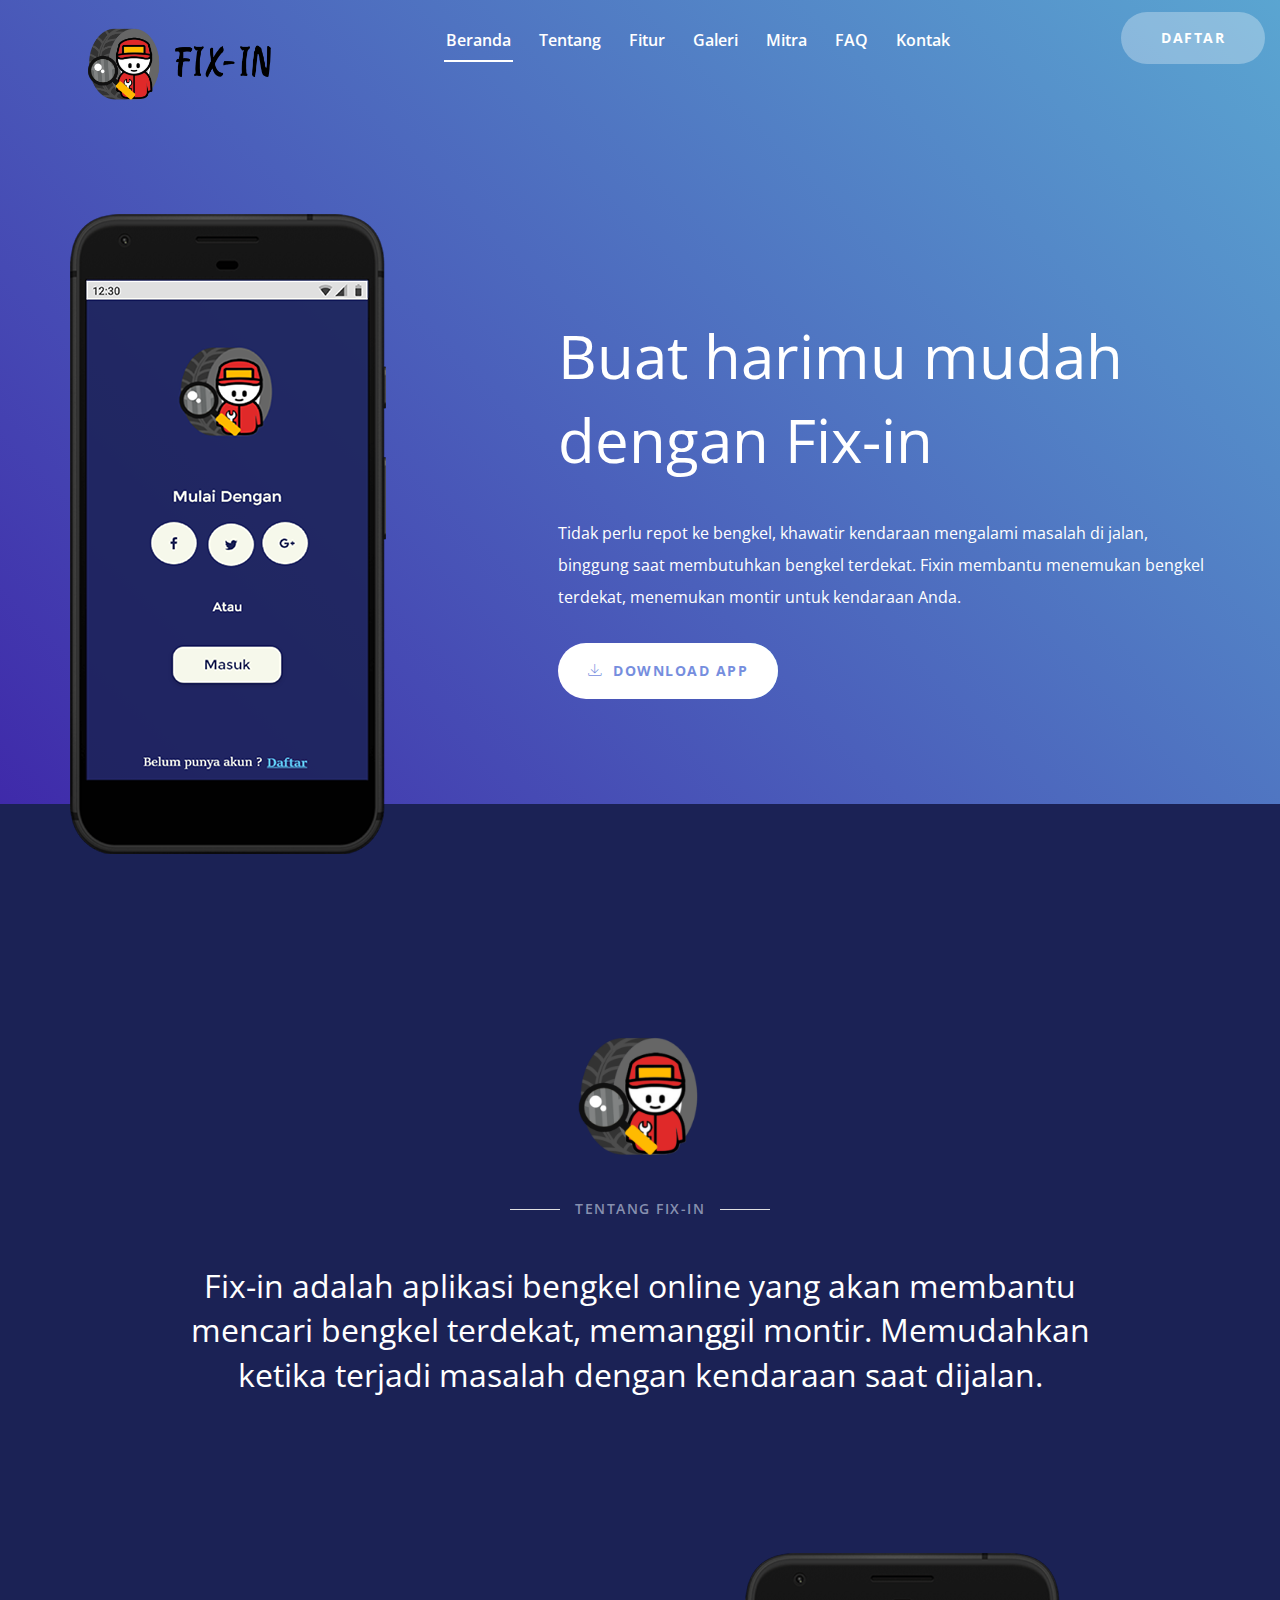
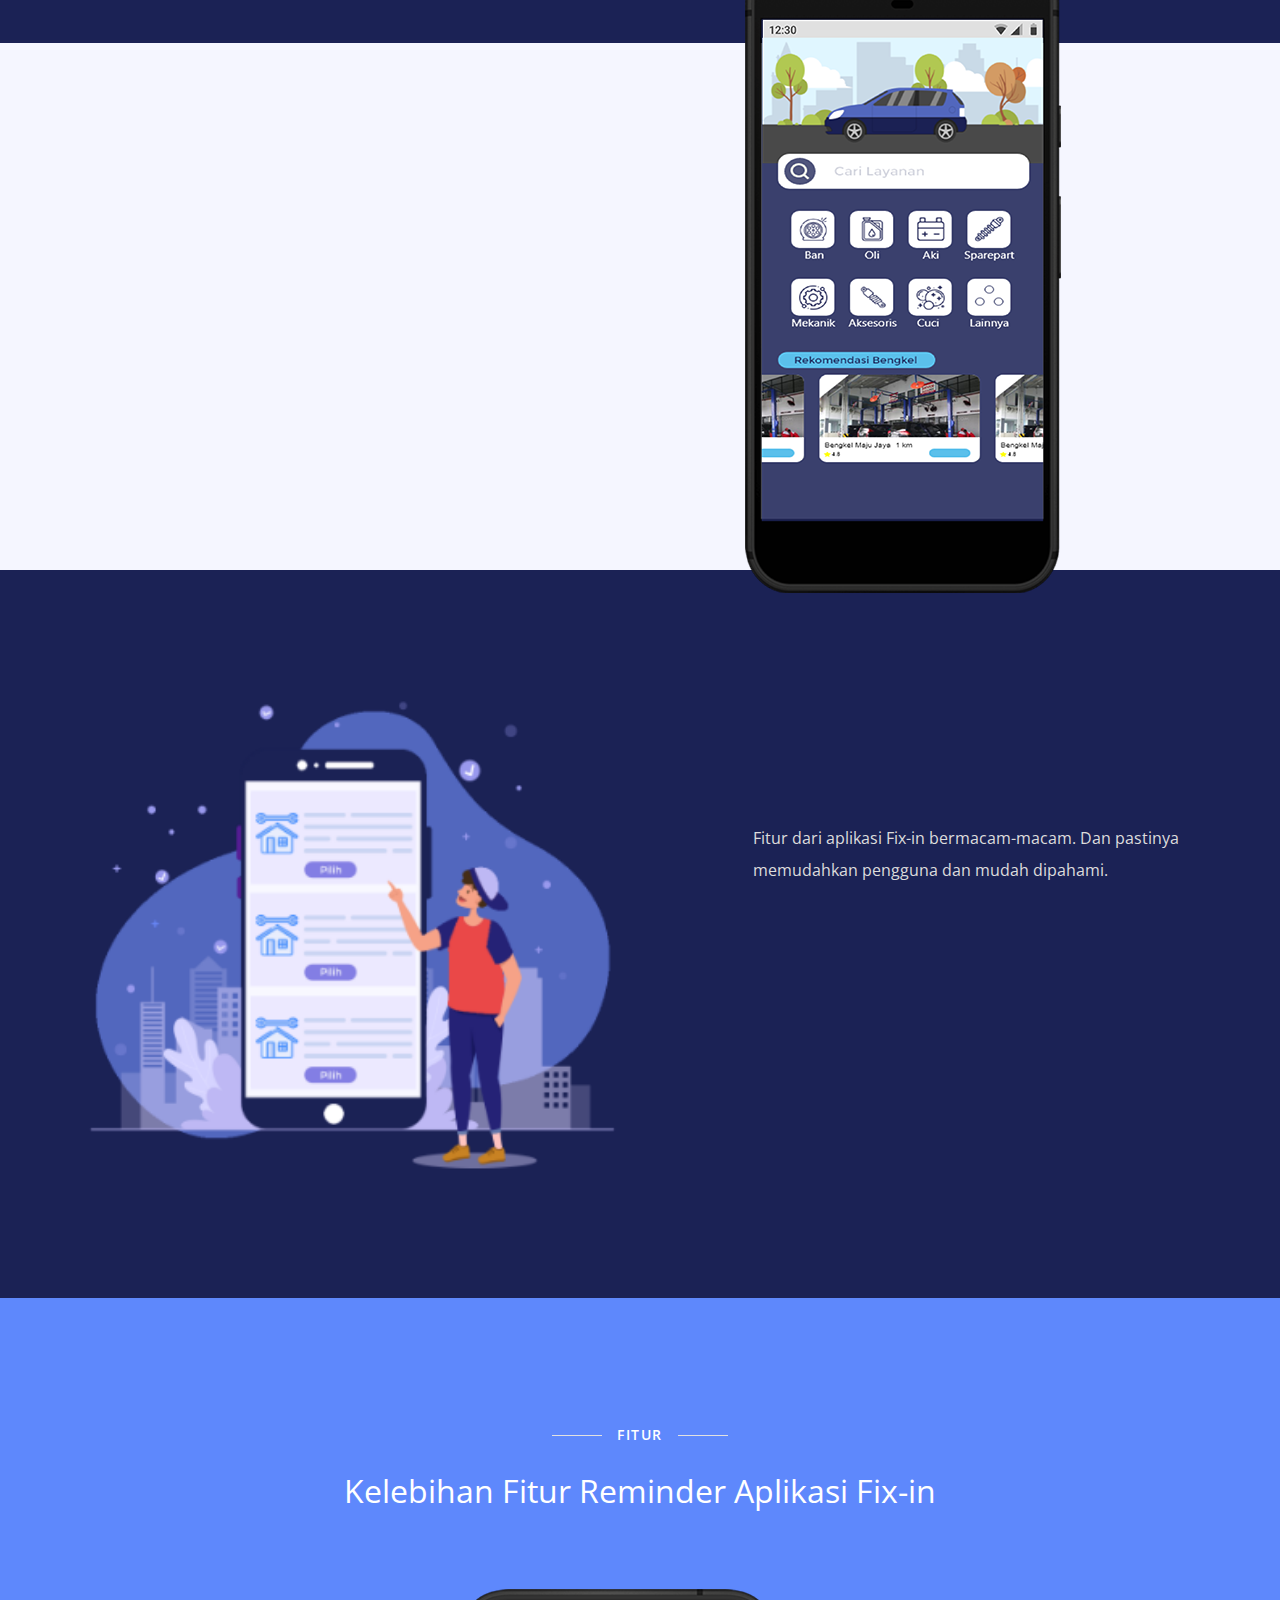
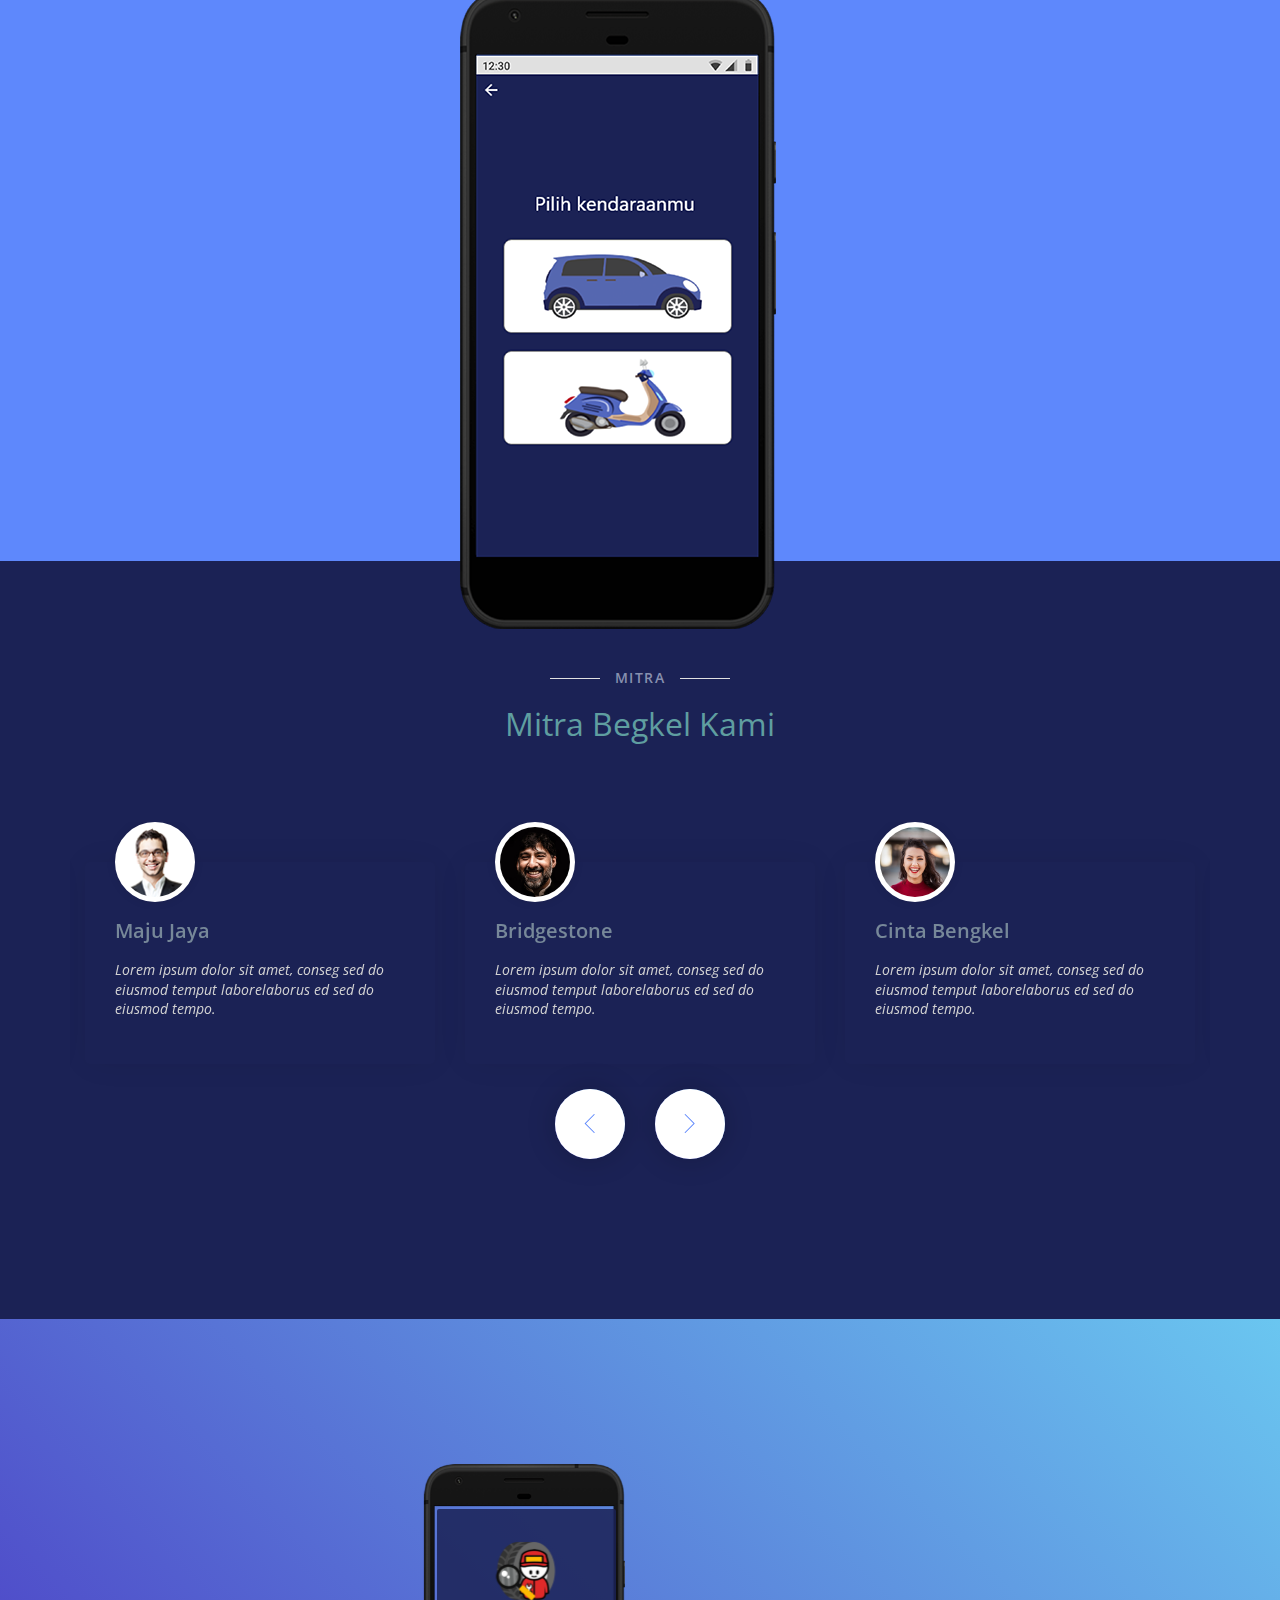
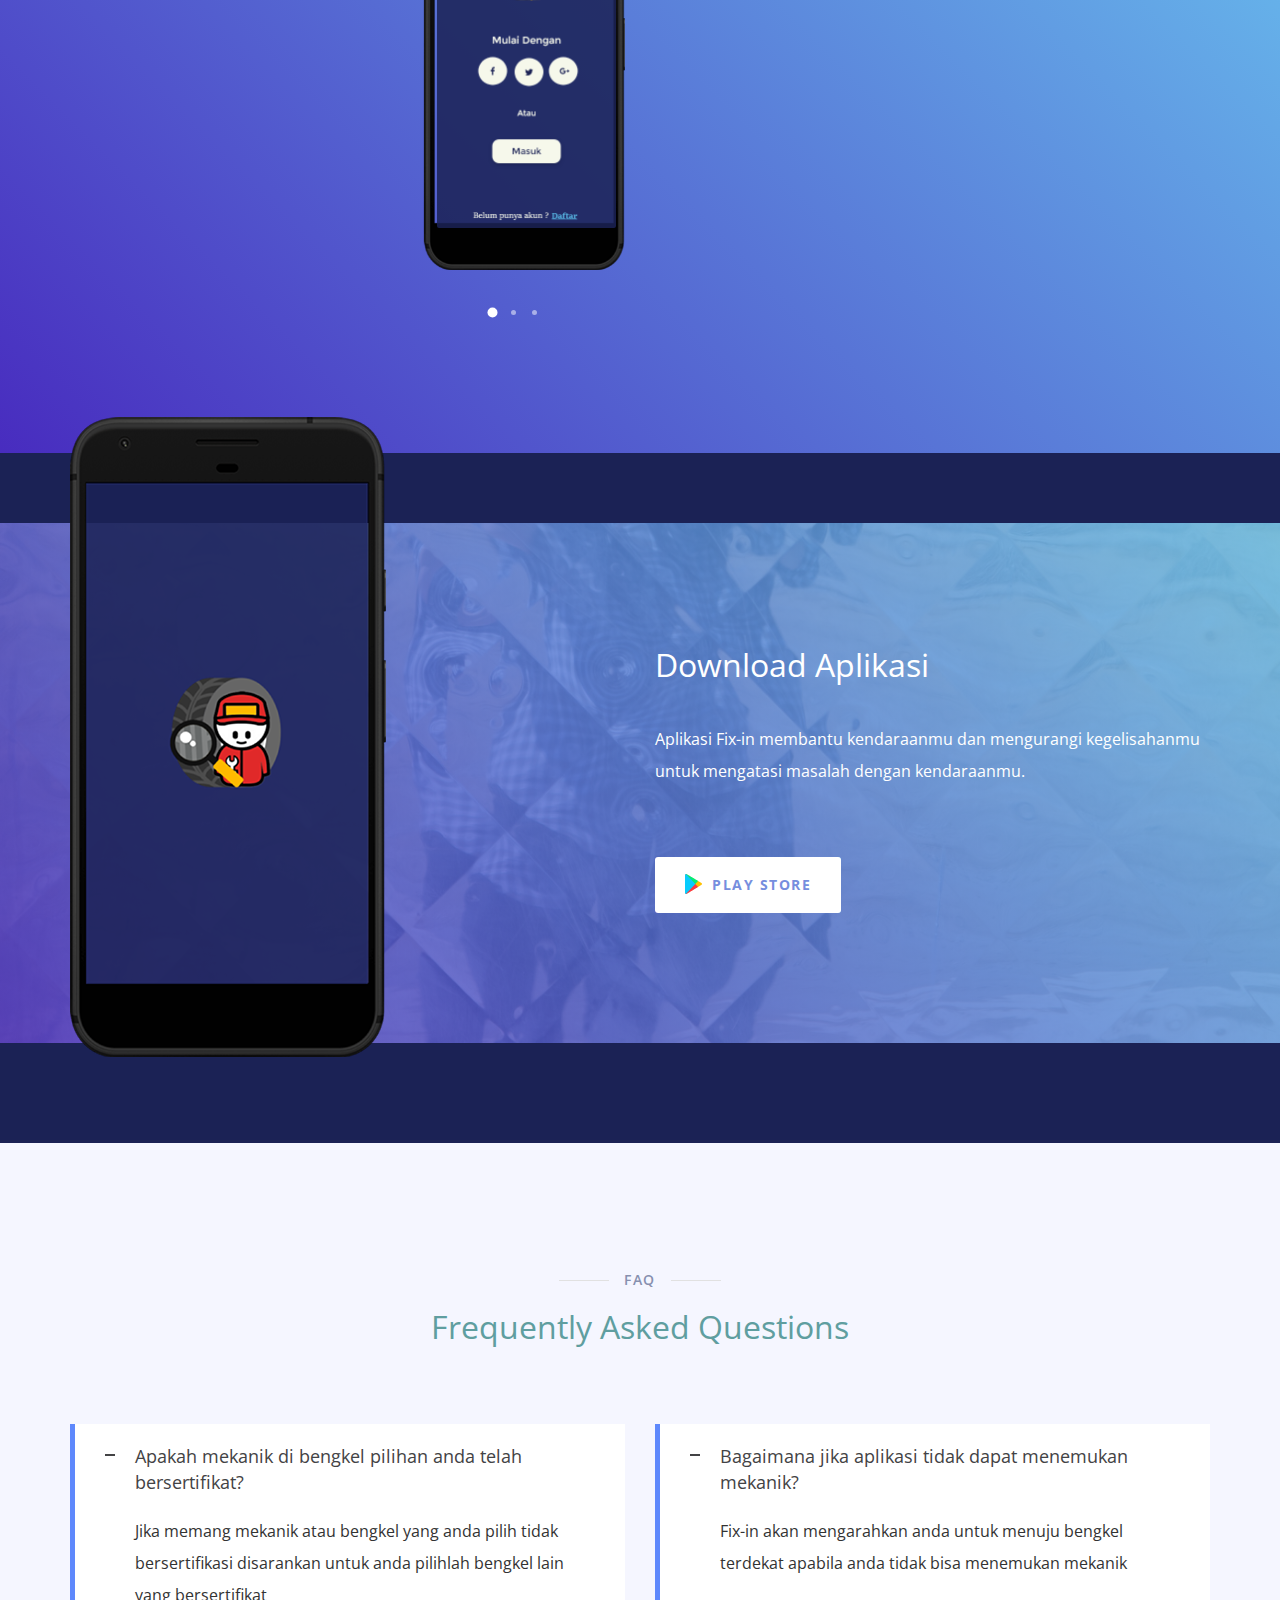
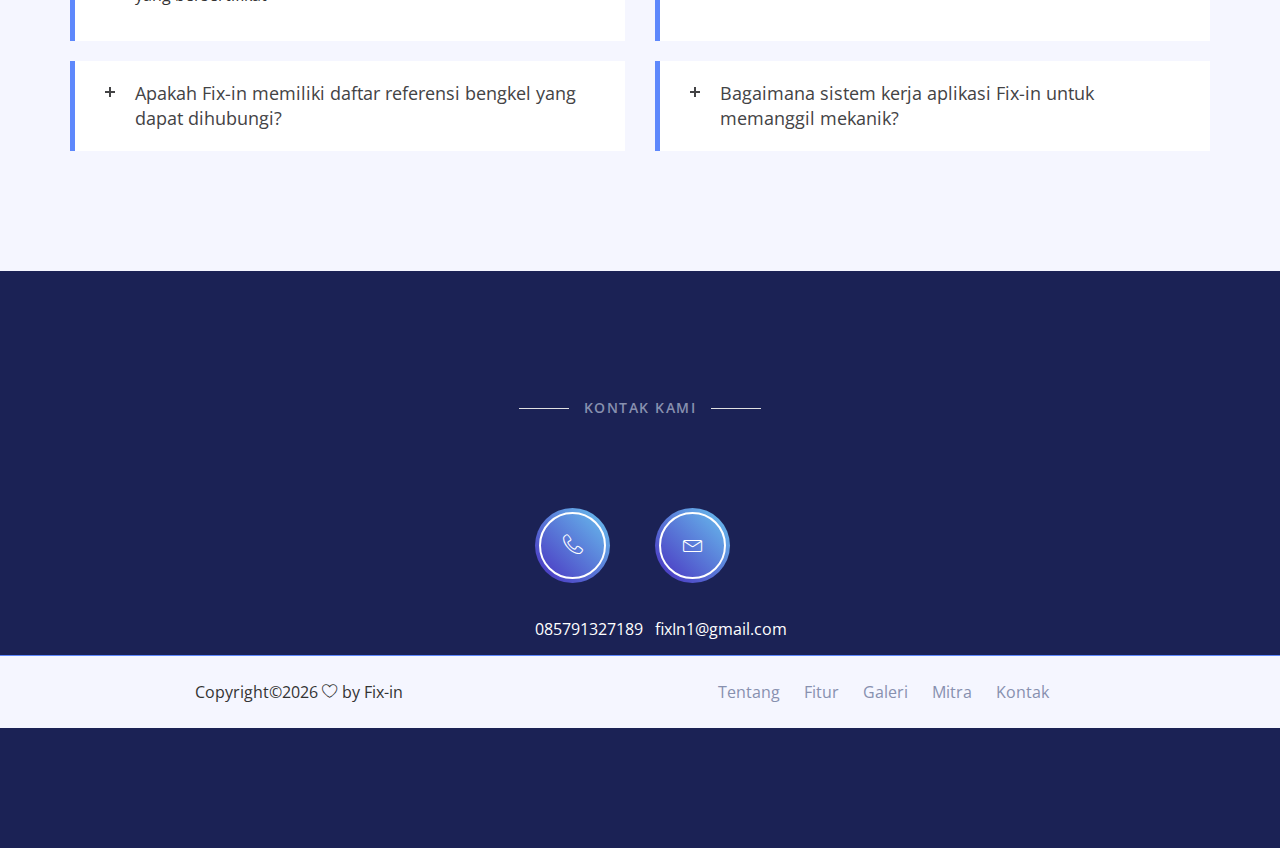
==== commit 2c0dc57e: "update landing" ====
--- a/appy/index.html
+++ b/appy/index.html
@@ -46,7 +46,7 @@
                     <span class="icon-bar"></span>
                 </button>
                 <a class="navbar-brand" href="#">
-                    <img src="images/logoku.png" alt="Logo"></a>
+                    <img src="images/logo.png" alt="Logo"></a>
                    
             </div>
             <div class="collapse navbar-collapse" id="primary_menu">
@@ -57,7 +57,6 @@
                     <li><a href="#gallery_page">Galeri</a></li>
                     <li><a href="#price_page">Mitra</a></li>
                     <li><a href="#questions_page">FAQ</a></li>
-                    <li><a href="blog.html">Blog</a></li>
                     <li><a href="#contact_page">Kontak</a></li>
                 </ul>
                 <div class="right-button hidden-xs">
@@ -73,7 +72,7 @@
             <div class="row">
                 <div class="col-xs-12 hidden-sm col-md-5">
                     <figure class="mobile-image wow fadeInUp" data-wow-delay="0.2s">
-                        <img src="images/header-mobile.png" alt="">
+                        <img src="images/awal11.png" alt="">
                     </figure>
                 </div>
                 <div class="col-xs-12 col-md-7">
@@ -81,7 +80,7 @@
                     <h1 class="wow fadeInUp" data-wow-delay="0.4s">Buat harimu mudah dengan Fix-in</h1>
                     <div class="space-20"></div>
                     <div class="desc wow fadeInUp" data-wow-delay="0.6s">
-                        <p>Tidak perlu repot ke bengkel, takut saat kendaraan mengalami masalah di jalan, binggung saat membutuhkan bengkel terdekat. Fixin membantu menemukan bengkel terdekat, menemukan montir untuk kendaraan Anda. </p>
+                        <p>Tidak perlu repot ke bengkel, khawatir kendaraan mengalami masalah di jalan, binggung saat membutuhkan bengkel terdekat. Fixin membantu menemukan bengkel terdekat, menemukan montir untuk kendaraan Anda. </p>
                     </div>
                     <div class="space-20"></div>
                     <a href="#" class="bttn-white wow fadeInUp" data-wow-delay="0.8s"><i class="lnr lnr-download"></i>Download App</a>
@@ -127,7 +126,7 @@
                 </div>
                 <div class="col-xs-12 col-md-6">
                     <figure class="mobile-image">
-                        <img src="images/progress-phone.png" alt="">
+                        <img src="images/bengkel.png" alt="">
                     </figure>
                 </div>
             </div>
@@ -170,7 +169,7 @@
                     <div class="page-title text-center">
                         <h5 class="title">Fitur</h5>
                         <div class="space-10"></div>
-                        <h3>Kelebihan Fitur dari Aplikasi Fix-in</h3>
+                        <h3>Kelebihan Fitur Reminder Aplikasi Fix-in</h3>
                         <div class="space-60"></div>
                     </div>
                 </div>
@@ -204,7 +203,7 @@
                 </div>
                 <div class="hidden-xs hidden-sm col-md-4">
                     <figure class="mobile-image">
-                        <img src="images/feature-image.png" alt="Feature Photo">
+                        <img src="images/pilih.png" alt="Feature Photo">
                     </figure>
                 </div>
                 <div class="col-xs-12 col-sm-6 col-md-4">
@@ -221,7 +220,7 @@
                             <i class="lnr lnr-laptop-phone"></i>
                         </div>
                         <h4>Responif</h4>
-                        <p>Fitur-fitur ini responsif, bisa digunakan di handphone ataupun laptop</p>
+                        <p>Fitur-fitur ini responsif</p>
                     </div>
                     <div class="space-60"></div>
                    
@@ -297,7 +296,7 @@
                         <div class="item"><img src="images/Awal4.png" alt=""></div>
                         <div class="item"><img src="images/Awal5.png" alt=""></div>
                         <div class="item"><img src="images/Awal6.png" alt=""></div>
-                        <div class="item"><img src="images/Awal7.png" alt=""></div>
+                        <div class="item"><img src="images/Awal71.png" alt=""></div>
                        
                     </div>
                 </div>
@@ -309,7 +308,7 @@
                     </div>
                     <div class="space-20"></div>
                     <div class="desc wow fadeInUp" data-wow-delay="0.6s">
-                        <p>Tampilan Aplikasi Fix-in yang menarik dan memiliki banyak fitur. Fix-in juga memiliki banyak fungsi</p>
+                        <p>Tampilan Aplikasi Fix-in menarik dan memiliki banyak fitur. Fix-in juga memiliki banyak fungsi</p>
                     </div>
                 </div>
             </div>
@@ -369,13 +368,13 @@
             <div class="row">
                 <div class="col-xs-12 col-sm-6 hidden-sm">
                     <figure class="mobile-image">
-                        <img src="images/download-image.png" alt="">
+                        <img src="images/splashh.png" alt="">
                     </figure>
                 </div>
                 <div class="col-xs-12 col-md-6 section-padding">
                     <h3 class="white-color">Download Aplikasi</h3>
                     <div class="space-20"></div>
-                    <p>Lorem ipsum dolor sit amet, consectetur adipisicing elit. Quibusdam possimus eaque magnam eum praesentium unde.</p>
+                    <p>Aplikasi Fix-in membantu kendaraanmu dan mengurangi kegelisahanmu untuk mengatasi masalah dengan kendaraanmu.</p>
                     <div class="space-60"></div>
                     <a href="#" class="bttn-white sq"><img src="images/play-store-icon.png" alt="Play Store Icon"> Play Store</a>
                 </div>
@@ -486,42 +485,26 @@
             <div class="row">
                 <div class="col-xs-12 col-sm-6">
                     <div class="toggole-boxs">
-                        <h3>Faq first question goes here? </h3>
+                        <h3>Apakah mekanik di bengkel pilihan anda telah bersertifikat? </h3>
                         <div>
-                            <p>Lorem ipsum dolor sit amet, consectetur adipisicing elit, ullamco laboris nisi ut aliquip ex ea commodo consequat. Duis aute irure dolor in reprehenderit in voluptate velit esse cillum dolore eu fugiat nulla pariatur.</p>
-                        </div>
-                        <h3>About freewuent question goes here? </h3>
+                            <p>Jika memang mekanik atau bengkel yang anda pilih tidak bersertifikasi disarankan untuk anda pilihlah bengkel lain yang bersertifikat</p>
+                        </div>
+                        <h3>Apakah Fix-in memiliki daftar referensi bengkel yang dapat dihubungi? </h3>
                         <div>
-                            <p>Lorem ipsum dolor sit amet, consectetur adipisicing elit, ullamco laboris nisi ut aliquip ex ea commodo consequat. Duis aute irure dolor in reprehenderit in voluptate velit esse cillum dolore eu fugiat nulla pariatur.</p>
-                        </div>
-                        <h3>Why more question goes here? </h3>
-                        <div>
-                            <p>Lorem ipsum dolor sit amet, consectetur adipisicing elit, ullamco laboris nisi ut aliquip ex ea commodo consequat. Duis aute irure dolor in reprehenderit in voluptate velit esse cillum dolore eu fugiat nulla pariatur.</p>
-                        </div>
-                        <h3>What question goes here? </h3>
-                        <div>
-                            <p>Lorem ipsum dolor sit amet, consectetur adipisicing elit, ullamco laboris nisi ut aliquip ex ea commodo consequat. Duis aute irure dolor in reprehenderit in voluptate velit esse cillum dolore eu fugiat nulla pariatur.</p>
+                            <p>Fix-in memiliki beberapa mitrabengkel yang dapat anda jadikan referensi</p>
                         </div>
                     </div>
                 </div>
                 <div class="col-xs-12 col-sm-6">
                     <div class="space-20 hidden visible-xs"></div>
                     <div class="toggole-boxs">
-                        <h3>Faq second question goes here? </h3>
+                        <h3>Bagaimana jika aplikasi tidak dapat menemukan mekanik? </h3>
                         <div>
-                            <p>Lorem ipsum dolor sit amet, consectetur adipisicing elit, ullamco laboris nisi ut aliquip ex ea commodo consequat. Duis aute irure dolor in reprehenderit in voluptate velit esse cillum dolore eu fugiat nulla pariatur.</p>
-                        </div>
-                        <h3>Third faq question goes here? </h3>
+                            <p>Fix-in akan mengarahkan anda untuk menuju bengkel terdekat apabila anda tidak bisa menemukan mekanik </p>
+                        </div>
+                        <h3>Bagaimana sistem kerja aplikasi Fix-in untuk memanggil mekanik? </h3>
                         <div>
-                            <p>Lorem ipsum dolor sit amet, consectetur adipisicing elit, ullamco laboris nisi ut aliquip ex ea commodo consequat. Duis aute irure dolor in reprehenderit in voluptate velit esse cillum dolore eu fugiat nulla pariatur.</p>
-                        </div>
-                        <h3>Why more question goes here? </h3>
-                        <div>
-                            <p>Lorem ipsum dolor sit amet, consectetur adipisicing elit, ullamco laboris nisi ut aliquip ex ea commodo consequat. Duis aute irure dolor in reprehenderit in voluptate velit esse cillum dolore eu fugiat nulla pariatur.</p>
-                        </div>
-                        <h3>Seventh frequent question here? </h3>
-                        <div>
-                            <p>Lorem ipsum dolor sit amet, consectetur adipisicing elit, ullamco laboris nisi ut aliquip ex ea commodo consequat. Duis aute irure dolor in reprehenderit in voluptate velit esse cillum dolore eu fugiat nulla pariatur.</p>
+                            <p>Fix-in akan menemukan mekanik terdekat jika memang tidak ada maka fix-in akan mengarahkan anda dan meunjukkan posisi bengkel terdekat </p>
                         </div>
                     </div>
                 </div>
@@ -564,9 +547,9 @@
                 <div class="row">
                     <div class="col-xs-12 col-sm-4">
                         <div class="footer-box">
-                            <div class="box-icon">
+                           <!--  <div class="box-icon">
                                 <span class="lnr lnr-map-marker"></span>
-                            <!-- </div>
+                            </div>
                             <p>8-54 Paya Lebar Square <br /> 60 Paya Lebar Roa SG, Singapore</p>
                         </div> -->
                         <div class="space-30 hidden visible-xs"></div>
@@ -576,7 +559,7 @@
                             <div class="box-icon">
                                 <span class="lnr lnr-phone-handset"></span>
                             </div>
-                            <p>+65 93901336 <br /> +65 93901337</p>
+                            <p>085791327189</p>
                         </div>
                         <div class="space-30 hidden visible-xs"></div>
                     </div>
@@ -585,7 +568,7 @@
                             <div class="box-icon">
                                 <span class="lnr lnr-envelope"></span>
                             </div>
-                            <p>yourmail@gmail.com <br /> backpiper.com@gmail.com
+                            <p>fixIn1@gmail.com
                             </p>
                         </div>
                     </div>
--- a/appy/style.css
+++ b/appy/style.css
@@ -438,7 +438,9 @@
 .home-area .mobile-image {
     margin-right: 0;
     margin-left: 0;
-    margin-bottom: -158px;
+    margin-top: -20px;
+    margin-bottom: -50px;
+    
 }
 
 /*-- 8. Progress-Area --*/
@@ -454,6 +456,7 @@
 
 .progress-area .mobile-image {
     margin-top: -90px;
+    margin-left: 90px;
     margin-bottom: -153px;
 }
 
@@ -665,8 +668,9 @@
 }
 
 .gallery-slide .owl-stage-outer {
-    background: url('images/mobile-screen.png') no-repeat center right / auto 90%;
-
+    background: url('images/hp.png') no-repeat center right / auto 89%;
+    padding-bottom: 20px;
+    padding-left: 3px;
 }
 
 .gallery-slide .item {
@@ -844,11 +848,11 @@
 }
 
 .price-box .price-footer .bttn-white {
-    padding: 13px 50px;
+    padding: 18px 60px;
 }
 
 .price-box .price-footer .bttn-white:before {
-    width: calc(100% - 4px);
+    width: calc(100% - 6px);
     height: calc(100% - 4px);
     border-radius: 100px;
     left: 2px;
@@ -944,7 +948,10 @@
 /*-- 18. Footer-Area --*/
 
 .footer-box {
+    padding-left: 450px;
     text-align: center;
+    margin-right: 50px;
+    color: white;
 
 }
 
@@ -986,11 +993,12 @@
     z-index: -1;
     -webkit-transition: 0.3s;
     -o-transition: 0.3s;
-    transition: 0.3s
+    transition: 0.3s;
 }
 
 .footer-box:hover .box-icon {
     color: #5e88fc;
+    position: center;
 }
 
 .footer-box:hover .box-icon:before {
@@ -1016,7 +1024,7 @@
 
 .footer-bottom .footer-menu ul li a {
     padding: 10px;
-    color: #8790af
+    color: #8790af;
 }
 
 .footer-bottom .footer-menu ul li a:hover {
